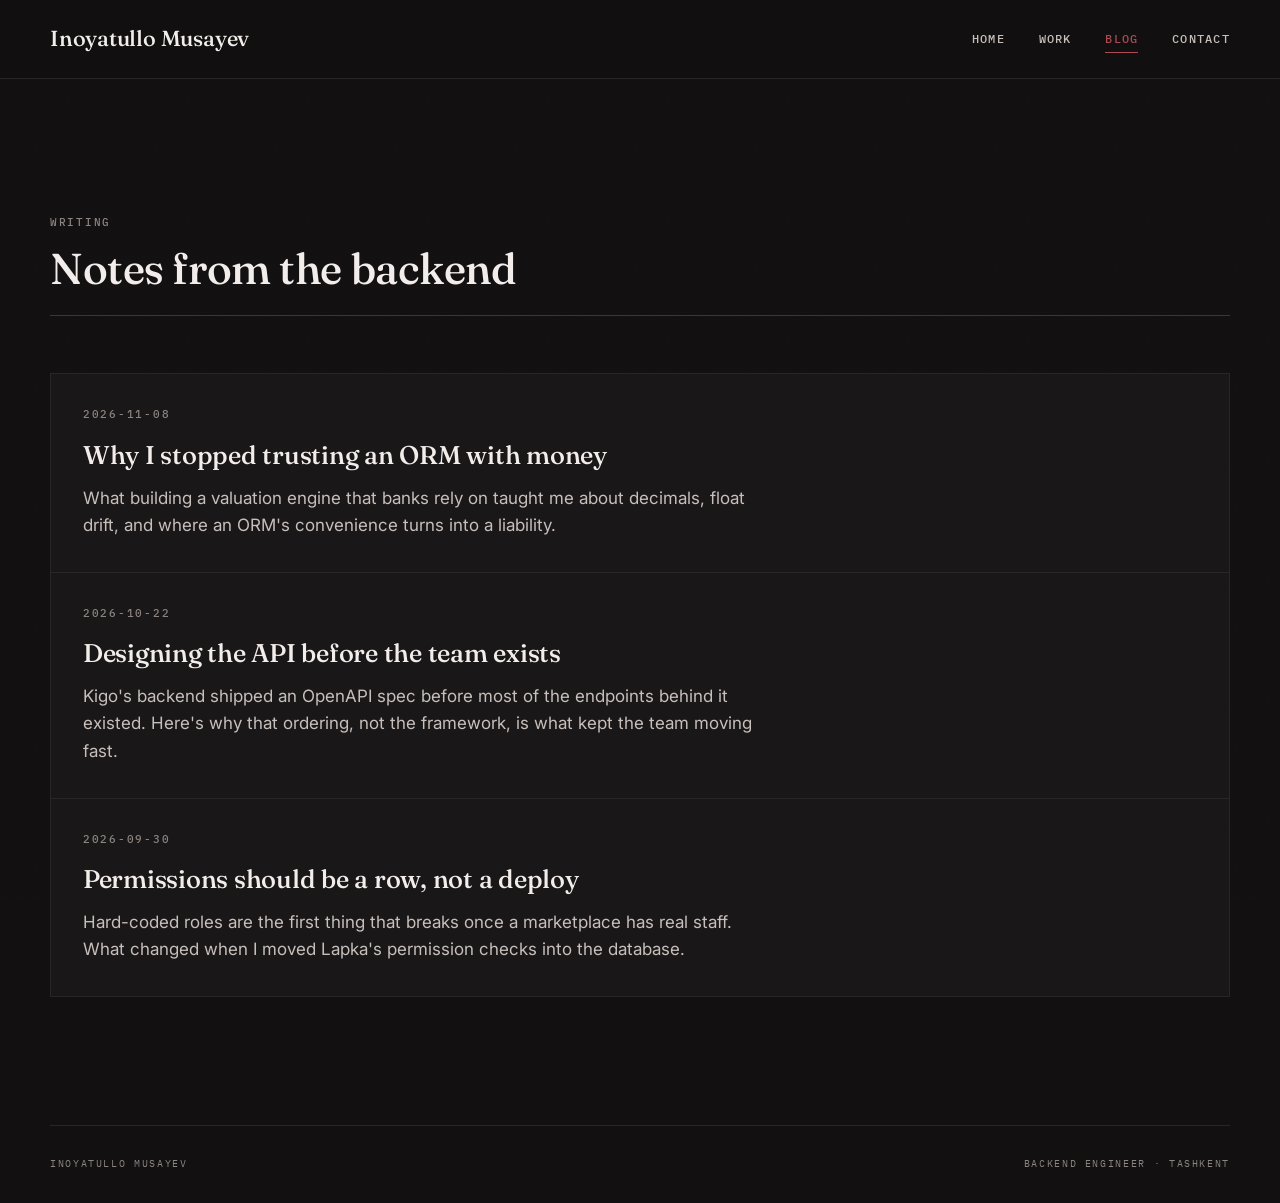
==== blog/index.html @ 4c958985 "feat: split into multi-page site - dedicated work archive and blog" ====
<!doctype html>
<html lang="en">
<head>
<meta charset="utf-8">
<meta name="viewport" content="width=device-width, initial-scale=1">
<meta name="color-scheme" content="light dark">

<title>Blog — Inoyatullo Musayev</title>
<meta name="description" content="Notes on backend engineering from Inoyatullo Musayev - valuation engines, API design, permissions, and what actually breaks in production.">
<link rel="canonical" href="https://inmufa.com/blog/">

<link rel="icon" href="../assets/favicon.svg" type="image/svg+xml">
<meta name="theme-color" content="#120F10">

<link rel="preconnect" href="https://fonts.googleapis.com">
<link rel="preconnect" href="https://fonts.gstatic.com" crossorigin>
<link rel="stylesheet" href="https://fonts.googleapis.com/css2?family=Fraunces:ital,opsz,wght@0,9..144,400;0,9..144,500;0,9..144,600;1,9..144,500&family=Inter:wght@400;500;600;700&family=IBM+Plex+Mono:wght@400;500&display=swap">
<link rel="stylesheet" href="../styles/main.css">
</head>

<body>
<div class="progress" aria-hidden="true"></div>

<header class="nav">
  <div class="wrap nav__bar">
    <a class="nav__name" href="../">Inoyatullo Musayev</a>
    <nav class="nav__links" aria-label="Sections">
      <a href="../#work">Home</a>
      <a href="../work/">Work</a>
      <a class="is-current" href="./">Blog</a>
      <a href="../#contact">Contact</a>
      <a class="nav__mobile" href="mailto:inmusfa@gmail.com">Email</a>
    </nav>
  </div>
</header>

<main>
  <section class="section wrap" aria-labelledby="blog-title">
    <header class="section__head is-visible">
      <span class="label">Writing</span>
      <h2 id="blog-title">Notes from the backend</h2>
      <div class="section__rule" style="transform:none"></div>
    </header>

    <ul class="postlist">
      <li>
        <a class="postlist__item" href="orms-and-money/">
          <span class="label postlist__date">2026-11-08</span>
          <h3 class="postlist__title">Why I stopped trusting an ORM with money</h3>
          <p class="postlist__excerpt">What building a valuation engine that banks rely on taught me about decimals, float drift, and where an ORM's convenience turns into a liability.</p>
        </a>
      </li>
      <li>
        <a class="postlist__item" href="api-before-the-team/">
          <span class="label postlist__date">2026-10-22</span>
          <h3 class="postlist__title">Designing the API before the team exists</h3>
          <p class="postlist__excerpt">Kigo's backend shipped an OpenAPI spec before most of the endpoints behind it existed. Here's why that ordering, not the framework, is what kept the team moving fast.</p>
        </a>
      </li>
      <li>
        <a class="postlist__item" href="permissions-as-data/">
          <span class="label postlist__date">2026-09-30</span>
          <h3 class="postlist__title">Permissions should be a row, not a deploy</h3>
          <p class="postlist__excerpt">Hard-coded roles are the first thing that breaks once a marketplace has real staff. What changed when I moved Lapka's permission checks into the database.</p>
        </a>
      </li>
    </ul>
  </section>
</main>

<footer class="wrap footer">
  <span>Inoyatullo Musayev</span>
  <span>Backend engineer · Tashkent</span>
</footer>
</body>
</html>
---- styles/main.css ----
/* ============================================================
   Inoyatullo Musayev — portfolio
   Dark, warm and editorial: serif display type, burgundy accent,
   restrained motion. Not another blue-on-black dev template.
   ============================================================ */

/* --- tokens -------------------------------------------------- */
:root {
  color-scheme: dark light;

  --paper: #121011;
  --panel: #1A1718;
  --panel-top: #201C1D;
  --sunken: #161314;

  --ink: #F2EDEA;
  --ink-2: #C7BFBB;
  --muted: #8C8480;

  --line: #2B2626;
  --line-strong: #3D3636;

  --accent: #AD4A52;
  --accent-2: #C97A4A;
  --accent-wash: rgb(173 74 82 / 12%);
  --accent-glow: rgb(173 74 82 / 32%);

  --rim: rgb(255 255 255 / 8%);
  --sheen: rgb(255 255 255 / 5%);
  --shadow: rgb(0 0 0 / 55%);

  --band: #F2EDEA;
  --band-ink: #1A1718;
  --band-muted: #726B67;

  --display: "Fraunces", "Iowan Old Style", Georgia, serif;
  --body: "Inter", "Helvetica Neue", Arial, sans-serif;
  --mono: "IBM Plex Mono", ui-monospace, "SF Mono", Menlo, monospace;

  --page: 1180px;
  --gutter: clamp(1.25rem, 5vw, 3rem);
  --nav-height: 78px;

  --ease: cubic-bezier(0.22, 1, 0.36, 1);
  --ease-out: cubic-bezier(0.16, 1, 0.3, 1);
}

/* An explicit light mode, kept for anyone who asks for it — not
   the default experience the brand wants to lead with. */
:root[data-theme="light"] {
  --paper: #FBF9F7;
  --panel: #FFFFFF;
  --panel-top: #FFFFFF;
  --sunken: #F2EEEB;

  --ink: #1D1818;
  --ink-2: #4A4342;
  --muted: #847B77;

  --line: #E7E0DC;
  --line-strong: #D6CCC6;

  --accent: #8E3942;
  --accent-2: #AD6134;
  --accent-wash: rgb(142 57 66 / 9%);
  --accent-glow: rgb(142 57 66 / 22%);

  --rim: rgb(255 255 255 / 95%);
  --sheen: rgb(255 255 255 / 60%);
  --shadow: rgb(29 24 24 / 10%);

  --band: #1D1818;
  --band-ink: #FBF9F7;
  --band-muted: #A39A95;
}

/* --- base ---------------------------------------------------- */
*,
*::before,
*::after { box-sizing: border-box; }

html {
  scroll-behavior: smooth;
  -webkit-text-size-adjust: 100%;
}

body {
  margin: 0;
  background: var(--paper);
  color: var(--ink);
  font-family: var(--body);
  font-size: 17px;
  line-height: 1.62;
  overflow-x: hidden;
  -webkit-font-smoothing: antialiased;
}

/* A grain plate so the flat ground reads as a surface. */
body::after {
  content: "";
  position: fixed;
  inset: 0;
  z-index: 0;
  opacity: 0.5;
  mix-blend-mode: overlay;
  pointer-events: none;
  background-image: url("data:image/svg+xml,%3Csvg xmlns='http://www.w3.org/2000/svg' width='120' height='120'%3E%3Cfilter id='g'%3E%3CfeTurbulence type='fractalNoise' baseFrequency='.9' numOctaves='4'/%3E%3C/filter%3E%3Crect width='120' height='120' filter='url(%23g)' opacity='.045'/%3E%3C/svg%3E");
}

.nav,
main,
.footer { position: relative; z-index: 1; }

p, h1, h2, h3, h4 { margin: 0; }
ul { margin: 0; padding: 0; list-style: none; }
a { color: inherit; }

:focus-visible {
  outline: 2px solid var(--accent);
  outline-offset: 3px;
}

/* --- utilities ----------------------------------------------- */
.wrap {
  width: min(var(--page), 100% - var(--gutter) * 2);
  margin-inline: auto;
}

.label {
  font-family: var(--mono);
  font-size: 0.68rem;
  font-weight: 500;
  letter-spacing: 0.16em;
  text-transform: uppercase;
  color: var(--muted);
}

.skip {
  position: absolute;
  top: 0;
  left: -9999px;
  z-index: 100;
  padding: 0.7rem 1.1rem;
  background: var(--ink);
  color: var(--paper);
  font-family: var(--mono);
  font-size: 0.73rem;
  letter-spacing: 0.11em;
  text-transform: uppercase;
}
.skip:focus { left: 0.75rem; top: 0.75rem; }

.progress {
  position: fixed;
  inset: 0 auto auto 0;
  z-index: 99;
  width: 0;
  height: 2px;
  background: var(--accent);
  transition: width 0.1s linear;
}

/* --- navigation ---------------------------------------------- */
.nav {
  position: sticky;
  top: 0;
  z-index: 60;
  background: color-mix(in srgb, var(--paper) 78%, transparent);
  backdrop-filter: blur(14px) saturate(1.2);
  border-bottom: 1px solid var(--line);
}

.nav__bar {
  display: flex;
  align-items: center;
  justify-content: space-between;
  gap: 2rem;
  height: var(--nav-height);
}

.nav__name {
  font-family: var(--display);
  font-size: clamp(1.2rem, 1.7vw, 1.5rem);
  font-weight: 500;
  letter-spacing: -0.01em;
  text-decoration: none;
  white-space: nowrap;
}

.nav__links { display: flex; gap: 2.1rem; }

.nav__links a {
  position: relative;
  padding-block: 0.5rem;
  font-family: var(--mono);
  font-size: 0.73rem;
  font-weight: 500;
  letter-spacing: 0.11em;
  text-transform: uppercase;
  text-decoration: none;
  color: var(--ink-2);
  transition: color 0.3s var(--ease);
}

.nav__links a::after {
  content: "";
  position: absolute;
  inset: auto 0 0.2rem 0;
  height: 1px;
  background: var(--accent);
  transform: scaleX(0);
  transform-origin: right;
  transition: transform 0.45s var(--ease);
}

.nav__links a:hover { color: var(--ink); }
.nav__links a:hover::after,
.nav__links a.is-current::after {
  transform: scaleX(1);
  transform-origin: left;
}
.nav__links a.is-current { color: var(--accent); }

.nav__mobile { display: none; }

/* --- hero ----------------------------------------------------- */
.hero {
  position: relative;
  display: flex;
  flex-direction: column;
  justify-content: center;
  min-height: calc(100svh - var(--nav-height) - 3.4rem);
  padding-block: clamp(3rem, 7vh, 5rem);
}

.hero__eyebrow {
  margin-bottom: clamp(1.6rem, 4vw, 2.6rem);
  opacity: 0;
  animation: fade-in 0.8s var(--ease) 0.1s forwards;
}

.hero__title {
  max-width: 21ch;
  font-family: var(--display);
  font-size: clamp(2.7rem, 7.8vw, 6.6rem);
  font-weight: 500;
  line-height: 1.02;
  letter-spacing: -0.015em;
}

.hero__title em {
  font-style: italic;
  font-weight: 500;
  color: var(--accent);
}

.mask {
  display: block;
  overflow: hidden;
  padding-bottom: 0.12em;
}

.mask > span {
  display: block;
  transform: translateY(110%);
  animation: rise 1.1s var(--ease-out) forwards;
}
.mask:nth-child(2) > span { animation-delay: 0.1s; }

.hero__foot {
  display: flex;
  flex-direction: column;
  align-items: flex-start;
  gap: 1.8rem;
  max-width: 56ch;
  margin-top: clamp(2.2rem, 5vw, 3.4rem);
  opacity: 0;
  animation: fade-up 1s var(--ease-out) 0.5s forwards;
}

.hero__foot p {
  max-width: 52ch;
  color: var(--ink-2);
  font-size: clamp(1rem, 1.5vw, 1.16rem);
  text-wrap: pretty;
}

.hero__cta { display: flex; flex-wrap: wrap; gap: 0.7rem; }

/* --- buttons --------------------------------------------------- */
.button {
  position: relative;
  display: inline-flex;
  align-items: center;
  gap: 0.5rem;
  padding: 0.85rem 1.3rem;
  overflow: hidden;
  border: 1px solid var(--line-strong);
  background: linear-gradient(180deg, var(--panel-top), var(--panel));
  box-shadow: inset 0 1px 0 var(--sheen);
  font-family: var(--mono);
  font-size: 0.73rem;
  letter-spacing: 0.11em;
  text-transform: uppercase;
  text-decoration: none;
  transition: color 0.4s var(--ease), border-color 0.4s var(--ease), box-shadow 0.4s var(--ease);
}

.button span { position: relative; z-index: 1; }

.button::before {
  content: "";
  position: absolute;
  inset: 0;
  background: var(--ink);
  transform: translateY(101%);
  transition: transform 0.45s var(--ease-out);
}

.button:hover {
  color: var(--paper);
  border-color: var(--ink);
  box-shadow: inset 0 1px 0 var(--sheen), 0 10px 26px -14px var(--accent-glow);
}
.button:hover::before { transform: none; }

.button--primary {
  background: linear-gradient(180deg, var(--accent), color-mix(in srgb, var(--accent) 70%, var(--accent-2)));
  color: #fff;
  border-color: transparent;
  box-shadow: inset 0 1px 0 rgb(255 255 255 / 25%), 0 10px 26px -14px var(--accent-glow);
}
.button--primary::before { background: var(--accent-2); }
.button--primary:hover {
  color: #fff;
  border-color: transparent;
  box-shadow: inset 0 1px 0 rgb(255 255 255 / 25%), 0 14px 34px -12px var(--accent-glow);
}

/* --- marquee --------------------------------------------------- */
.marquee {
  overflow: hidden;
  padding-block: 0.85rem;
  background: var(--sunken);
  border-block: 1px solid var(--line);
}

.marquee__track {
  display: flex;
  gap: 3rem;
  width: max-content;
  animation: slide 42s linear infinite;
}

.marquee:hover .marquee__track { animation-play-state: paused; }

.marquee__track span {
  font-family: var(--mono);
  font-size: 0.68rem;
  letter-spacing: 0.16em;
  text-transform: uppercase;
  color: var(--muted);
  white-space: nowrap;
}

.marquee__track span::after {
  content: "·";
  margin-left: 3rem;
  color: var(--line-strong);
}

/* --- numbers band ---------------------------------------------- */
.band {
  position: relative;
  overflow: hidden;
  background: var(--band);
  color: var(--band-ink);
  padding: 0;
  border-block: 1px solid var(--accent-glow);
}

.band__grid {
  position: relative;
  display: grid;
  grid-template-columns: repeat(2, 1fr);
  gap: 2.5rem 1.5rem;
  padding-block: clamp(3.5rem, 8vw, 6rem);
}

.stat__value {
  display: block;
  font-family: var(--display);
  font-size: clamp(2.3rem, 5.2vw, 3.6rem);
  font-weight: 500;
  line-height: 1;
  letter-spacing: -0.01em;
  font-variant-numeric: tabular-nums;
}

.stat__label {
  display: block;
  margin-top: 0.8rem;
  font-family: var(--mono);
  font-size: 0.64rem;
  letter-spacing: 0.16em;
  text-transform: uppercase;
  line-height: 1.5;
  color: var(--band-muted);
}

/* --- section furniture ------------------------------------------ */
.section { padding-block: clamp(4.5rem, 10vw, 8rem); }

.section__head { margin-bottom: clamp(2.2rem, 5vw, 3.6rem); }

.section__head h2 {
  margin-top: 0.7rem;
  font-family: var(--display);
  font-size: clamp(1.8rem, 3.6vw, 2.7rem);
  font-weight: 500;
  line-height: 1.08;
  letter-spacing: -0.01em;
}

.section__rule {
  height: 1px;
  margin-top: 1.4rem;
  background: var(--line-strong);
  transform: scaleX(0);
  transform-origin: left;
  transition: transform 1.1s var(--ease-out);
}
.section__head.is-visible .section__rule { transform: none; }

.work__more {
  margin-top: clamp(2rem, 4vw, 2.6rem);
}

/* --- work cards -------------------------------------------------- */
.cards {
  display: grid;
  grid-template-columns: 1fr;
  gap: clamp(1rem, 2vw, 1.4rem);
}

.card {
  position: relative;
  isolation: isolate;
  display: flex;
  flex-direction: column;
  padding: clamp(1.6rem, 3.2vw, 2.4rem);
  background: linear-gradient(165deg, var(--panel-top), var(--panel) 65%);
  border: 1px solid var(--line);
  box-shadow: 0 1px 2px var(--shadow);
  transition:
    transform 0.55s var(--ease-out),
    box-shadow 0.55s var(--ease-out),
    border-color 0.55s var(--ease);
}

/* Rim light along the top edge. */
.card::before {
  content: "";
  position: absolute;
  inset: 0 0 auto 0;
  height: 1px;
  background: linear-gradient(90deg, transparent, var(--rim) 20%, var(--rim) 80%, transparent);
  opacity: 0.7;
  transition: opacity 0.55s var(--ease);
}
.card:hover::before { opacity: 1; }

/* Only cards that link anywhere behave like something you can click. */
.card:has(.card__link) { cursor: pointer; }
.card:has(.card__link):hover {
  transform: translateY(-4px);
  box-shadow: 0 24px 60px -24px var(--accent-glow), 0 18px 44px -18px var(--shadow);
  border-color: var(--line-strong);
}
.card:has(.card__link):hover .card__link { color: var(--accent); }

.card__top {
  display: flex;
  align-items: center;
  gap: 0.9rem;
  margin-bottom: 1.1rem;
}

.card__logo {
  width: 40px;
  height: 40px;
  margin-right: auto;
  border: 1px solid var(--line);
  object-fit: cover;
}

.card__num {
  font-family: var(--mono);
  font-size: 0.73rem;
  letter-spacing: 0.11em;
  color: var(--accent);
}

.card__title {
  margin-bottom: 0.3rem;
  font-family: var(--display);
  font-size: clamp(1.4rem, 2.1vw, 1.8rem);
  font-weight: 500;
  line-height: 1.12;
  letter-spacing: -0.01em;
}

.card__role {
  margin-bottom: 1.1rem;
  font-family: var(--mono);
  font-size: 0.64rem;
  font-weight: 500;
  letter-spacing: 0.16em;
  text-transform: uppercase;
  color: var(--muted);
}

.card__body {
  flex: 1;
  max-width: 62ch;
  font-size: 0.99rem;
  color: var(--ink-2);
}

.tech {
  display: flex;
  flex-wrap: wrap;
  gap: 0.45rem 0.8rem;
  margin-top: 1.4rem;
  padding-top: 1.1rem;
  border-top: 1px solid var(--line);
  font-family: var(--mono);
  font-size: 0.64rem;
  letter-spacing: 0.16em;
  text-transform: uppercase;
  color: var(--muted);
}

.tech li:not(:last-child)::after {
  content: "·";
  margin-left: 0.8rem;
  color: var(--line-strong);
}

.card__link {
  align-self: flex-start;
  margin-top: 1.2rem;
  padding-bottom: 0.12rem;
  border-bottom: 1px solid currentColor;
  font-family: var(--mono);
  font-size: 0.73rem;
  letter-spacing: 0.11em;
  text-transform: uppercase;
  text-decoration: none;
  color: var(--accent);
}

/* Stretches the link's hit area over the whole card. */
.card__link::after {
  content: "";
  position: absolute;
  inset: 0;
  z-index: 2;
}

/* --- experience --------------------------------------------------- */
.timeline {
  position: relative;
  padding-left: 1.4rem;
  border-left: 1px solid var(--line);
}

.role {
  position: relative;
  display: grid;
  grid-template-columns: 1fr;
  gap: 0.5rem;
  padding-block: 2.2rem;
  border-bottom: 1px solid var(--line);
}

.role::before {
  content: "";
  position: absolute;
  top: 2.9rem;
  left: -1.44rem;
  width: 9px;
  height: 9px;
  border-radius: 50%;
  background: var(--paper);
  border: 2px solid var(--accent);
}

.role:first-child::before { box-shadow: 0 0 0 4px var(--accent-glow); }

.role__when {
  padding-top: 0.45rem;
  font-family: var(--mono);
  font-size: 0.73rem;
  letter-spacing: 0.11em;
  color: var(--ink-2);
  white-space: nowrap;
  font-variant-numeric: tabular-nums;
}

.role__kind {
  display: block;
  margin-top: 0.5rem;
  font-size: 0.64rem;
  letter-spacing: 0.16em;
  text-transform: uppercase;
  color: var(--muted);
}

.role__title {
  margin-bottom: 0.25rem;
  font-family: var(--display);
  font-size: clamp(1.3rem, 2vw, 1.6rem);
  font-weight: 500;
  line-height: 1.16;
  letter-spacing: -0.01em;
}
.role__title b { color: var(--accent); }

.role__place {
  display: block;
  margin-bottom: 0.95rem;
  font-family: var(--mono);
  font-size: 0.74rem;
  font-weight: 500;
  letter-spacing: 0.11em;
  text-transform: uppercase;
  color: var(--accent);
}

.role__points { display: flex; flex-direction: column; gap: 0.55rem; }

.role__points li {
  position: relative;
  max-width: 66ch;
  padding-left: 1.15rem;
  font-size: 1.04rem;
  line-height: 1.55;
  color: var(--ink-2);
}

.role__points li::before {
  content: "";
  position: absolute;
  top: 0.78em;
  left: 0;
  width: 7px;
  height: 1px;
  background: var(--line-strong);
}

/* --- stack -------------------------------------------------------- */
.stack {
  display: grid;
  grid-template-columns: repeat(auto-fit, minmax(190px, 1fr));
  gap: 1px;
  background: var(--line);
  border: 1px solid var(--line);
}

.stack__cell {
  padding: 1.4rem 1.3rem 1.6rem;
  background: linear-gradient(165deg, var(--panel-top), var(--panel) 65%);
}

.stack__cell h4 {
  margin-bottom: 0.9rem;
  font-family: var(--mono);
  font-size: 0.64rem;
  font-weight: 500;
  letter-spacing: 0.16em;
  text-transform: uppercase;
  color: var(--ink);
}

.stack__cell ul { display: flex; flex-direction: column; gap: 0.32rem; }
.stack__cell li { font-size: 0.92rem; color: var(--ink-2); }

/* --- contact ------------------------------------------------------ */
.contact__title {
  font-family: var(--display);
  font-size: clamp(2.3rem, 6.5vw, 4.4rem);
  font-weight: 500;
  font-style: italic;
  line-height: 1;
  letter-spacing: -0.01em;
}

.contact__grid {
  display: grid;
  grid-template-columns: 1fr;
  gap: 2.5rem;
  margin-top: clamp(2rem, 5vw, 3.2rem);
}

.contact__intro {
  display: flex;
  flex-direction: column;
  align-items: flex-start;
  gap: 1.6rem;
}

.contact__portrait {
  width: 220px;
  height: 220px;
  object-fit: cover;
  border: 1px solid var(--line);
}

.contact__note {
  max-width: 38ch;
  color: var(--ink-2);
}

.links { border-top: 1px solid var(--line-strong); }

.links a {
  display: flex;
  align-items: baseline;
  justify-content: space-between;
  gap: 1.5rem;
  padding: 1rem 0.2rem;
  border-bottom: 1px solid var(--line);
  text-decoration: none;
  transition:
    padding-left 0.4s var(--ease),
    color 0.4s var(--ease),
    background 0.4s var(--ease);
}

.links em {
  font-style: normal;
  font-family: var(--mono);
  font-size: 0.64rem;
  letter-spacing: 0.16em;
  text-transform: uppercase;
  color: var(--muted);
}

.links a:hover {
  padding-left: 0.85rem;
  color: var(--accent);
  background: linear-gradient(90deg, var(--accent-wash), transparent);
}
.links a:hover em { color: var(--accent); }

/* --- blog -------------------------------------------------------- */
.postlist { display: flex; flex-direction: column; gap: 1px; background: var(--line); border: 1px solid var(--line); }

.postlist__item {
  display: block;
  padding: clamp(1.4rem, 3vw, 2rem);
  background: var(--panel);
  text-decoration: none;
  transition: background-color 0.3s var(--ease);
}
.postlist__item:hover { background: var(--panel-top); }

.postlist__date { display: block; margin-bottom: 0.7rem; }

.postlist__title {
  margin-bottom: 0.5rem;
  font-family: var(--display);
  font-size: clamp(1.25rem, 2.4vw, 1.6rem);
  font-weight: 500;
  letter-spacing: -0.01em;
}

.postlist__excerpt { max-width: 62ch; color: var(--ink-2); }

.post__head { margin-bottom: clamp(2rem, 4vw, 3rem); }

.post__title {
  margin-top: 0.8rem;
  max-width: 24ch;
  font-family: var(--display);
  font-size: clamp(2rem, 4.5vw, 3.2rem);
  font-weight: 500;
  line-height: 1.08;
  letter-spacing: -0.01em;
}

.post__body { max-width: 68ch; display: flex; flex-direction: column; gap: 1.3rem; }

.post__body p { font-size: 1.05rem; color: var(--ink-2); text-wrap: pretty; }

.post__body h2 {
  margin-top: 0.8rem;
  font-family: var(--display);
  font-size: clamp(1.3rem, 2.4vw, 1.6rem);
  font-weight: 500;
  color: var(--ink);
  letter-spacing: -0.01em;
}

.post__body code {
  padding: 0.1rem 0.4rem;
  background: var(--sunken);
  border: 1px solid var(--line);
  font-family: var(--mono);
  font-size: 0.88em;
}

.post__back { margin-top: clamp(2.5rem, 5vw, 3.5rem); }

/* --- footer -------------------------------------------------------- */
.footer {
  display: flex;
  flex-wrap: wrap;
  justify-content: space-between;
  gap: 1rem;
  padding-block: 1.9rem;
  border-top: 1px solid var(--line);
  font-family: var(--mono);
  font-size: 0.64rem;
  letter-spacing: 0.16em;
  text-transform: uppercase;
  color: var(--muted);
}

/* --- motion --------------------------------------------------------- */
@keyframes rise { to { transform: none; } }
@keyframes fade-in { to { opacity: 1; } }
@keyframes fade-up {
  from { opacity: 0; transform: translateY(18px); }
  to { opacity: 1; transform: none; }
}
@keyframes slide { to { transform: translateX(-50%); } }

.reveal {
  opacity: 0;
  transform: translateY(22px);
  transition:
    opacity 0.85s var(--ease-out),
    transform 0.85s var(--ease-out);
}
.reveal.is-visible { opacity: 1; transform: none; }

/* --- layout breakpoints ---------------------------------------------- */
@media (min-width: 800px) {
  .role {
    grid-template-columns: 12.5rem 1fr;
    gap: clamp(1.5rem, 4vw, 3.5rem);
  }
}

@media (min-width: 860px) {
  .band__grid { grid-template-columns: repeat(4, 1fr); gap: 2rem; }
  .contact__grid {
    grid-template-columns: 1fr 1.1fr;
    gap: 4rem;
    align-items: start;
  }
}

@media (min-width: 900px) {
  .cards { grid-template-columns: repeat(2, 1fr); }
  .card--wide { grid-column: 1 / -1; }
}

@media (max-width: 820px) {
  .nav__links a { display: none; }
  .nav__links a[href="#contact"],
  .nav__links a.nav__mobile { display: block; }
  .nav__links a.nav__mobile { color: var(--ink); }
  .nav__links { gap: 1.3rem; }
  .nav__bar { height: 64px; }
  .hero { min-height: auto; padding-block: 3.5rem 3rem; }
}

/* Phones scroll the whole page in one column, so tighten the rhythm. */
@media (max-width: 640px) {
  .section { padding-block: 3.2rem; }
  .section__head { margin-bottom: 1.8rem; }
  .band__grid { padding-block: 2.6rem; gap: 1.8rem 1.2rem; }
  .cards { gap: 0.8rem; }
  .card { padding: 1.35rem; }
  .role { padding-block: 1.5rem; }
  .contact__grid { gap: 1.8rem; margin-top: 1.8rem; }
  .contact__portrait { width: 150px; height: 150px; }
  .marquee { padding-block: 0.7rem; }
}

/* Body copy steps down on phones; headings keep their clamps. */
@media (max-width: 640px) {
  body { font-size: 15.5px; }
  .hero__foot p { font-size: 1rem; line-height: 1.55; }
  .card__body { font-size: 0.93rem; }
  .card__title { font-size: 1.3rem; }
  .role__points li { font-size: 0.94rem; line-height: 1.5; }
  .role__title { font-size: 1.2rem; }
  .stack__cell li { font-size: 0.88rem; }
  .links a { font-size: 0.92rem; }
  .contact__note { font-size: 1rem; }
  .stat__label { font-size: 0.6rem; letter-spacing: 0.14em; }
  .tech { font-size: 0.6rem; }
}

@media (prefers-reduced-motion: reduce) {
  html { scroll-behavior: auto; }
  .reveal,
  .section__rule { opacity: 1; transform: none; transition: none; }
  .mask > span,
  .hero__eyebrow,
  .hero__foot { animation: none; opacity: 1; transform: none; }
  .marquee__track { animation: none; }
}
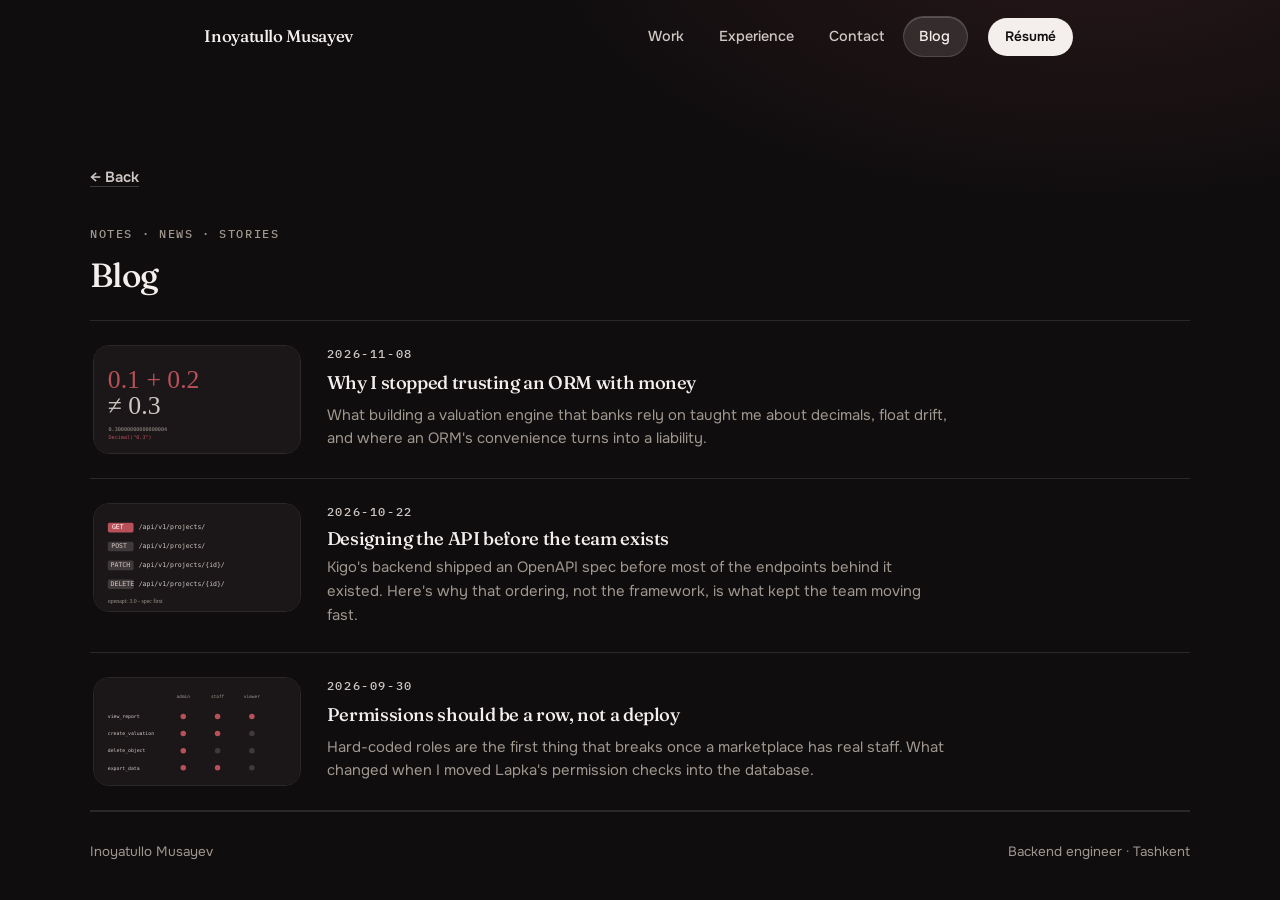
==== commit 055c6cce: "feat: logos, blog covers, word-by-word hero, text buttons, shorter navbar, steadier nav highlight" ====
--- a/blog/index.html
+++ b/blog/index.html
@@ -10,41 +10,44 @@
 <link rel="canonical" href="https://inmufa.com/blog/">
 
 <link rel="icon" href="../assets/favicon.svg" type="image/svg+xml">
-<meta name="theme-color" content="#120F10">
+<meta name="theme-color" content="#0F0D0E">
 
 <link rel="preconnect" href="https://fonts.googleapis.com">
 <link rel="preconnect" href="https://fonts.gstatic.com" crossorigin>
-<link rel="stylesheet" href="https://fonts.googleapis.com/css2?family=Fraunces:ital,opsz,wght@0,9..144,400;0,9..144,500;0,9..144,600;1,9..144,500&family=Inter:wght@400;500;600;700&family=IBM+Plex+Mono:wght@400;500&display=swap">
-<link rel="stylesheet" href="../styles/main.css">
+<link rel="stylesheet" href="https://fonts.googleapis.com/css2?family=Fraunces:ital,opsz,wght@0,9..144,400;0,9..144,500;0,9..144,600;1,9..144,400;1,9..144,500&family=Onest:wght@400;500;600;700&family=IBM+Plex+Mono:wght@400;500&display=swap">
+<link rel="stylesheet" href="../styles/main.css?v=8">
 </head>
 
 <body>
 <div class="progress" aria-hidden="true"></div>
 
 <header class="nav">
-  <div class="wrap nav__bar">
+  <div class="nav__bar">
     <a class="nav__name" href="../">Inoyatullo Musayev</a>
-    <nav class="nav__links" aria-label="Sections">
-      <a href="../#work">Home</a>
-      <a href="../work/">Work</a>
-      <a class="is-current" href="./">Blog</a>
+    <nav class="nav__links" id="nav-links" aria-label="Main">
+      <a href="../#work">Work</a>
+      <a href="../#experience">Experience</a>
       <a href="../#contact">Contact</a>
-      <a class="nav__mobile" href="mailto:inmusfa@gmail.com">Email</a>
+      <a class="is-current" aria-current="true" href="./">Blog</a>
     </nav>
+    <a class="nav__cta" href="../cv/" target="_blank" rel="noopener">Résumé</a>
+    <button class="nav__toggle" type="button" aria-expanded="false" aria-controls="nav-links" aria-label="Menu"><span></span><span></span></button>
   </div>
 </header>
 
 <main>
   <section class="section wrap" aria-labelledby="blog-title">
+    <a class="text-button blog__back" href="../"><span>← Back</span></a>
     <header class="section__head is-visible">
-      <span class="label">Writing</span>
-      <h2 id="blog-title">Notes from the backend</h2>
+      <span class="label">Notes · News · Stories</span>
+      <h2 id="blog-title">Blog</h2>
       <div class="section__rule" style="transform:none"></div>
     </header>
 
     <ul class="postlist">
       <li>
         <a class="postlist__item" href="orms-and-money/">
+          <img class="postlist__cover" src="../assets/blog/orms-and-money.svg" alt="" width="1200" height="630" loading="lazy">
           <span class="label postlist__date">2026-11-08</span>
           <h3 class="postlist__title">Why I stopped trusting an ORM with money</h3>
           <p class="postlist__excerpt">What building a valuation engine that banks rely on taught me about decimals, float drift, and where an ORM's convenience turns into a liability.</p>
@@ -52,6 +55,7 @@
       </li>
       <li>
         <a class="postlist__item" href="api-before-the-team/">
+          <img class="postlist__cover" src="../assets/blog/api-before-the-team.svg" alt="" width="1200" height="630" loading="lazy">
           <span class="label postlist__date">2026-10-22</span>
           <h3 class="postlist__title">Designing the API before the team exists</h3>
           <p class="postlist__excerpt">Kigo's backend shipped an OpenAPI spec before most of the endpoints behind it existed. Here's why that ordering, not the framework, is what kept the team moving fast.</p>
@@ -59,6 +63,7 @@
       </li>
       <li>
         <a class="postlist__item" href="permissions-as-data/">
+          <img class="postlist__cover" src="../assets/blog/permissions-as-data.svg" alt="" width="1200" height="630" loading="lazy">
           <span class="label postlist__date">2026-09-30</span>
           <h3 class="postlist__title">Permissions should be a row, not a deploy</h3>
           <p class="postlist__excerpt">Hard-coded roles are the first thing that breaks once a marketplace has real staff. What changed when I moved Lapka's permission checks into the database.</p>
@@ -72,5 +77,6 @@
   <span>Inoyatullo Musayev</span>
   <span>Backend engineer · Tashkent</span>
 </footer>
+<script src="../scripts/main.js?v=8" defer></script>
 </body>
 </html>
--- a/styles/main.css
+++ b/styles/main.css
@@ -1,917 +1,484 @@
-/* ============================================================
-   Inoyatullo Musayev — portfolio
-   Dark, warm and editorial: serif display type, burgundy accent,
-   restrained motion. Not another blue-on-black dev template.
-   ============================================================ */
-
-/* --- tokens -------------------------------------------------- */
+/* inmufa.com — Fraunces + Onest + Plex Mono, burgundy on warm black */
+
 :root {
   color-scheme: dark light;
-
-  --paper: #121011;
+  --paper: #0F0D0E;
+  --band: #151213;
   --panel: #1A1718;
-  --panel-top: #201C1D;
-  --sunken: #161314;
-
-  --ink: #F2EDEA;
-  --ink-2: #C7BFBB;
-  --muted: #8C8480;
-
-  --line: #2B2626;
-  --line-strong: #3D3636;
-
-  --accent: #AD4A52;
-  --accent-2: #C97A4A;
-  --accent-wash: rgb(173 74 82 / 12%);
-  --accent-glow: rgb(173 74 82 / 32%);
-
-  --rim: rgb(255 255 255 / 8%);
-  --sheen: rgb(255 255 255 / 5%);
-  --shadow: rgb(0 0 0 / 55%);
-
-  --band: #F2EDEA;
-  --band-ink: #1A1718;
-  --band-muted: #726B67;
+  --panel-2: #231F20;
+  --ink: #F4EFEC;
+  --ink-2: #CFC7C3;
+  --muted: #A0978F;
+  --line: #2C2728;
+  --line-strong: #40393A;
+  --accent: #B8505A;
+  --accent-ink: #FFFFFF;
+  --accent-wash: rgb(184 80 90 / 14%);
+  --accent-glow: rgb(184 80 90 / 30%);
 
   --display: "Fraunces", "Iowan Old Style", Georgia, serif;
-  --body: "Inter", "Helvetica Neue", Arial, sans-serif;
   --mono: "IBM Plex Mono", ui-monospace, "SF Mono", Menlo, monospace;
-
-  --page: 1180px;
-  --gutter: clamp(1.25rem, 5vw, 3rem);
-  --nav-height: 78px;
-
-  --ease: cubic-bezier(0.22, 1, 0.36, 1);
-  --ease-out: cubic-bezier(0.16, 1, 0.3, 1);
-}
-
-/* An explicit light mode, kept for anyone who asks for it — not
-   the default experience the brand wants to lead with. */
+  --body: "Onest", "Helvetica Neue", Arial, sans-serif;
+
+  /* shape: pills for actions only, one radius for media, one for chips */
+  --r: 16px;
+  --r-chip: 8px;
+  --out: cubic-bezier(0.16, 1, 0.3, 1);
+  --gutter: clamp(1.1rem, 4vw, 2.5rem);
+}
+
 :root[data-theme="light"] {
-  --paper: #FBF9F7;
+  --paper: #F6F1EE;
+  --band: #EFE8E4;
   --panel: #FFFFFF;
-  --panel-top: #FFFFFF;
-  --sunken: #F2EEEB;
-
-  --ink: #1D1818;
-  --ink-2: #4A4342;
-  --muted: #847B77;
-
-  --line: #E7E0DC;
-  --line-strong: #D6CCC6;
-
-  --accent: #8E3942;
-  --accent-2: #AD6134;
-  --accent-wash: rgb(142 57 66 / 9%);
-  --accent-glow: rgb(142 57 66 / 22%);
-
-  --rim: rgb(255 255 255 / 95%);
-  --sheen: rgb(255 255 255 / 60%);
-  --shadow: rgb(29 24 24 / 10%);
-
-  --band: #1D1818;
-  --band-ink: #FBF9F7;
-  --band-muted: #A39A95;
-}
-
-/* --- base ---------------------------------------------------- */
-*,
-*::before,
-*::after { box-sizing: border-box; }
-
-html {
-  scroll-behavior: smooth;
-  -webkit-text-size-adjust: 100%;
-}
+  --panel-2: #EFE8E4;
+  --ink: #1B1617;
+  --ink-2: #4A4144;
+  --muted: #6C625E;
+  --line: #E4DAD5;
+  --line-strong: #CFC2BC;
+  --accent: #9B3A44;
+  --accent-wash: rgb(155 58 68 / 10%);
+  --accent-glow: rgb(155 58 68 / 22%);
+}
+
+*, *::before, *::after { box-sizing: border-box; margin: 0; }
+html { scroll-behavior: smooth; scroll-padding-top: 6rem; -webkit-text-size-adjust: 100%; overflow-x: clip; }
 
 body {
-  margin: 0;
-  background: var(--paper);
+  min-height: 100vh;
+  padding-top: 4.6rem;
+  font-family: var(--body);
+  font-size: 1rem;
+  line-height: 1.6;
   color: var(--ink);
-  font-family: var(--body);
-  font-size: 17px;
-  line-height: 1.62;
-  overflow-x: hidden;
+  background:
+    radial-gradient(60rem 30rem at 85% -8%, var(--accent-wash), transparent 60%),
+    var(--paper);
+  background-repeat: no-repeat;
   -webkit-font-smoothing: antialiased;
 }
 
-/* A grain plate so the flat ground reads as a surface. */
-body::after {
-  content: "";
-  position: fixed;
-  inset: 0;
-  z-index: 0;
-  opacity: 0.5;
-  mix-blend-mode: overlay;
-  pointer-events: none;
-  background-image: url("data:image/svg+xml,%3Csvg xmlns='http://www.w3.org/2000/svg' width='120' height='120'%3E%3Cfilter id='g'%3E%3CfeTurbulence type='fractalNoise' baseFrequency='.9' numOctaves='4'/%3E%3C/filter%3E%3Crect width='120' height='120' filter='url(%23g)' opacity='.045'/%3E%3C/svg%3E");
-}
-
-.nav,
-main,
-.footer { position: relative; z-index: 1; }
-
-p, h1, h2, h3, h4 { margin: 0; }
-ul { margin: 0; padding: 0; list-style: none; }
+img { display: block; max-width: 100%; }
+ul, ol { padding: 0; list-style: none; }
 a { color: inherit; }
-
-:focus-visible {
-  outline: 2px solid var(--accent);
-  outline-offset: 3px;
-}
-
-/* --- utilities ----------------------------------------------- */
-.wrap {
-  width: min(var(--page), 100% - var(--gutter) * 2);
-  margin-inline: auto;
-}
+::selection { background: var(--accent); color: var(--accent-ink); }
+:focus-visible { outline: 2px solid var(--accent); outline-offset: 3px; border-radius: 6px; }
+
+.wrap { width: 100%; max-width: 1180px; margin-inline: auto; padding-inline: var(--gutter); }
+
+.skip {
+  position: absolute; left: 1rem; top: -4rem; z-index: 100;
+  padding: 0.6rem 1rem; border-radius: 999px; background: var(--accent); color: var(--accent-ink);
+  transition: top 0.2s;
+}
+.skip:focus { top: 1rem; }
+
+.progress { position: fixed; inset: 0 auto auto 0; z-index: 60; height: 2px; width: 0; background: var(--accent); }
 
 .label {
   font-family: var(--mono);
-  font-size: 0.68rem;
+  font-size: 0.72rem;
   font-weight: 500;
-  letter-spacing: 0.16em;
+  letter-spacing: 0.14em;
   text-transform: uppercase;
   color: var(--muted);
 }
 
-.skip {
-  position: absolute;
-  top: 0;
-  left: -9999px;
-  z-index: 100;
-  padding: 0.7rem 1.1rem;
-  background: var(--ink);
-  color: var(--paper);
-  font-family: var(--mono);
-  font-size: 0.73rem;
-  letter-spacing: 0.11em;
-  text-transform: uppercase;
-}
-.skip:focus { left: 0.75rem; top: 0.75rem; }
-
-.progress {
-  position: fixed;
-  inset: 0 auto auto 0;
-  z-index: 99;
-  width: 0;
-  height: 2px;
-  background: var(--accent);
-  transition: width 0.1s linear;
-}
-
-/* --- navigation ---------------------------------------------- */
-.nav {
-  position: sticky;
-  top: 0;
-  z-index: 60;
-  background: color-mix(in srgb, var(--paper) 78%, transparent);
-  backdrop-filter: blur(14px) saturate(1.2);
-  border-bottom: 1px solid var(--line);
-}
+/* --- nav: liquid glass, same links on every page ---------------------- */
+
+.nav { position: fixed; inset: 0 0 auto 0; z-index: 50; display: flex; justify-content: center; padding-inline: var(--gutter); pointer-events: none; }
 
 .nav__bar {
-  display: flex;
-  align-items: center;
-  justify-content: space-between;
-  gap: 2rem;
-  height: var(--nav-height);
-}
-
-.nav__name {
-  font-family: var(--display);
-  font-size: clamp(1.2rem, 1.7vw, 1.5rem);
-  font-weight: 500;
-  letter-spacing: -0.01em;
-  text-decoration: none;
-  white-space: nowrap;
-}
-
-.nav__links { display: flex; gap: 2.1rem; }
-
+  position: relative; isolation: isolate;
+  width: 100%; max-width: 880px; height: 4.6rem;
+  display: flex; align-items: center; gap: 1rem;
+  padding: 0 0.4rem 0 0.2rem;
+  border: 1px solid transparent; border-radius: 999px;
+  pointer-events: auto;
+  transition: height 0.5s var(--out), margin-top 0.5s var(--out), padding 0.5s var(--out),
+    background 0.4s, border-color 0.4s, box-shadow 0.5s;
+}
+
+.nav.is-scrolled .nav__bar, .nav.is-open .nav__bar {
+  height: 3.7rem; margin-top: 0.75rem; padding: 0 0.45rem 0 1.5rem;
+  background:
+    linear-gradient(135deg, rgb(255 255 255 / 14%), rgb(255 255 255 / 4%) 45%, rgb(255 255 255 / 9%)),
+    rgb(24 18 19 / 34%);
+  -webkit-backdrop-filter: blur(22px) saturate(1.7) brightness(1.06);
+  backdrop-filter: blur(22px) saturate(1.7) brightness(1.06);
+  border-color: rgb(255 255 255 / 20%);
+  box-shadow:
+    inset 0 1px 0 rgb(255 255 255 / 55%),
+    inset 0 -1px 0 rgb(255 255 255 / 12%),
+    inset 0 0 0 1px rgb(255 255 255 / 5%),
+    inset 0 14px 22px -16px rgb(255 255 255 / 30%),
+    0 18px 44px -16px rgb(0 0 0 / 70%),
+    0 2px 8px rgb(0 0 0 / 28%);
+}
+.nav__bar::before, .nav__bar::after { content: ""; position: absolute; pointer-events: none; opacity: 0; transition: opacity 0.5s; }
+.nav__bar::before {
+  inset: 0; z-index: -1; border-radius: inherit;
+  background:
+    radial-gradient(120% 160% at 12% -60%, rgb(255 255 255 / 26%), transparent 58%),
+    radial-gradient(90% 120% at 100% 160%, rgb(184 80 90 / 24%), transparent 55%);
+}
+.nav__bar::after {
+  inset: 0 1.6rem auto; height: 1px;
+  background: linear-gradient(90deg, transparent, rgb(255 255 255 / 70%), transparent);
+}
+.nav.is-scrolled .nav__bar::before, .nav.is-open .nav__bar::before,
+.nav.is-scrolled .nav__bar::after, .nav.is-open .nav__bar::after { opacity: 1; }
+
+.nav__name { margin-right: auto; font-family: var(--display); font-size: 1.05rem; font-weight: 500; letter-spacing: -0.02em; text-decoration: none; white-space: nowrap; }
+
+.nav__links { position: relative; display: flex; align-items: center; gap: 0.1rem; }
 .nav__links a {
-  position: relative;
-  padding-block: 0.5rem;
-  font-family: var(--mono);
-  font-size: 0.73rem;
-  font-weight: 500;
-  letter-spacing: 0.11em;
-  text-transform: uppercase;
-  text-decoration: none;
-  color: var(--ink-2);
-  transition: color 0.3s var(--ease);
-}
-
-.nav__links a::after {
-  content: "";
-  position: absolute;
-  inset: auto 0 0.2rem 0;
-  height: 1px;
-  background: var(--accent);
-  transform: scaleX(0);
-  transform-origin: right;
-  transition: transform 0.45s var(--ease);
-}
-
-.nav__links a:hover { color: var(--ink); }
-.nav__links a:hover::after,
-.nav__links a.is-current::after {
-  transform: scaleX(1);
-  transform-origin: left;
-}
-.nav__links a.is-current { color: var(--accent); }
-
-.nav__mobile { display: none; }
-
-/* --- hero ----------------------------------------------------- */
+  position: relative; z-index: 1; padding: 0.55rem 1.05rem;
+  font-size: 0.9rem; font-weight: 500; color: var(--ink-2); text-decoration: none;
+  transition: color 0.25s;
+}
+.nav__links a:hover, .nav__links a.is-current { color: var(--ink); }
+
+/* selected capsule: quiet, neutral glass — burgundy is kept for the CTA */
+.nav__pill, .nav__hover {
+  position: absolute; left: 0; z-index: 0; width: 0; height: 0; opacity: 0;
+  border-radius: 999px; pointer-events: none;
+  transition: transform 0.45s var(--out), width 0.45s var(--out), opacity 0.25s;
+}
+.nav__pill {
+  background: rgb(255 255 255 / 11%);
+  border: 1px solid rgb(255 255 255 / 14%);
+  box-shadow: inset 0 1px 0 rgb(255 255 255 / 18%);
+}
+.nav__hover { background: rgb(255 255 255 / 6%); transition-duration: 0.3s; }
+.nav__pill.is-on, .nav__hover.is-on { opacity: 1; }
+.nav__pill.is-instant, .nav__hover.is-instant { transition: none; }
+
+.nav__cta {
+  margin-left: 0.3rem; padding: 0.5rem 1.05rem;
+  border-radius: 999px; background: var(--ink); color: var(--paper);
+  font-size: 0.85rem; font-weight: 600; text-decoration: none; white-space: nowrap;
+  transition: transform 0.3s var(--out), box-shadow 0.3s;
+}
+.nav__cta:hover { transform: translateY(-1px); box-shadow: 0 8px 22px -8px var(--accent-glow); }
+
+.nav__toggle {
+  display: none; position: relative; width: 2.6rem; height: 2.6rem; padding: 0;
+  border: 1px solid rgb(255 255 255 / 16%); border-radius: 50%;
+  background: rgb(255 255 255 / 6%); color: var(--ink); cursor: pointer;
+}
+.nav__toggle span {
+  position: absolute; left: 50%; top: 50%; width: 14px; height: 1.5px;
+  background: currentColor; border-radius: 1px; transition: transform 0.35s var(--out);
+}
+.nav__toggle span:first-child { transform: translate(-50%, -3px); }
+.nav__toggle span:last-child { transform: translate(-50%, 3px); }
+.nav.is-open .nav__toggle span:first-child { transform: translate(-50%, 0) rotate(45deg); }
+.nav.is-open .nav__toggle span:last-child { transform: translate(-50%, 0) rotate(-45deg); }
+
+@media (max-width: 720px) {
+  .nav__bar { height: 3.7rem; margin-top: 0.75rem; padding: 0 0.45rem 0 1.3rem; }
+  .nav__toggle { display: block; }
+  .nav__cta, .nav__pill, .nav__hover { display: none; }
+  .nav__links {
+    position: absolute; top: calc(100% + 0.5rem); left: 0; right: 0;
+    flex-direction: column; align-items: stretch; gap: 0.15rem; padding: 0.5rem;
+    background: linear-gradient(135deg, rgb(255 255 255 / 12%), rgb(255 255 255 / 3%)), rgb(20 14 15 / 88%);
+    -webkit-backdrop-filter: blur(24px) saturate(1.8); backdrop-filter: blur(24px) saturate(1.8);
+    border: 1px solid rgb(255 255 255 / 16%); border-radius: 20px;
+    box-shadow: inset 0 1px 0 rgb(255 255 255 / 30%), 0 24px 50px -20px rgb(0 0 0 / 80%);
+    opacity: 0; transform: translateY(-8px); visibility: hidden;
+    transition: opacity 0.25s, transform 0.35s var(--out), visibility 0s 0.35s;
+  }
+  .nav.is-open .nav__links { opacity: 1; transform: none; visibility: visible; transition-delay: 0s; }
+  .nav__links a { padding: 0.95rem 1.2rem; border-radius: 14px; font-size: 1rem; }
+  .nav__links a.is-current { background: rgb(255 255 255 / 9%); }
+}
+
+/* --- buttons ----------------------------------------------------------- */
+
+.button {
+  display: inline-flex; align-items: center; justify-content: center;
+  padding: 0.8rem 1.5rem;
+  border-radius: 999px;
+  border: 1px solid var(--line-strong);
+  background: var(--panel);
+  font-size: 0.92rem; font-weight: 600; text-decoration: none; color: var(--ink);
+  transition: transform 0.3s var(--out), border-color 0.25s, box-shadow 0.3s;
+}
+.button:hover { transform: translateY(-2px); border-color: var(--ink-2); }
+.text-button {
+  display: inline-block; padding: 0.3rem 0; border: 0; background: none; cursor: pointer;
+  font: inherit; font-size: 0.92rem; font-weight: 600; color: var(--ink-2);
+  text-decoration: underline; text-underline-offset: 0.3em; text-decoration-color: var(--line-strong);
+  transition: color 0.25s, text-decoration-color 0.25s;
+}
+.text-button:hover { color: var(--ink); text-decoration-color: currentColor; }
+.button--primary { background: var(--accent); border-color: var(--accent); color: var(--accent-ink); }
+.button--primary:hover { box-shadow: 0 12px 30px -10px var(--accent-glow); border-color: var(--accent); }
+
+/* --- hero -------------------------------------------------------------- */
+
 .hero {
-  position: relative;
-  display: flex;
-  flex-direction: column;
-  justify-content: center;
-  min-height: calc(100svh - var(--nav-height) - 3.4rem);
-  padding-block: clamp(3rem, 7vh, 5rem);
-}
-
-.hero__eyebrow {
-  margin-bottom: clamp(1.6rem, 4vw, 2.6rem);
-  opacity: 0;
-  animation: fade-in 0.8s var(--ease) 0.1s forwards;
-}
-
+  display: grid; grid-template-columns: 1.7fr 1fr; gap: 1rem; align-items: stretch;
+  padding-block: clamp(1rem, 3vw, 2rem) 1rem;
+}
+.hero__main { display: flex; flex-direction: column; justify-content: space-between; gap: 2.4rem; padding: 1.2rem 0 0; }
 .hero__title {
-  max-width: 21ch;
-  font-family: var(--display);
-  font-size: clamp(2.7rem, 7.8vw, 6.6rem);
-  font-weight: 500;
-  line-height: 1.02;
-  letter-spacing: -0.015em;
-}
-
-.hero__title em {
-  font-style: italic;
-  font-weight: 500;
-  color: var(--accent);
-}
-
-.mask {
-  display: block;
-  overflow: hidden;
-  padding-bottom: 0.12em;
-}
-
-.mask > span {
-  display: block;
-  transform: translateY(110%);
-  animation: rise 1.1s var(--ease-out) forwards;
-}
-.mask:nth-child(2) > span { animation-delay: 0.1s; }
-
-.hero__foot {
-  display: flex;
-  flex-direction: column;
-  align-items: flex-start;
-  gap: 1.8rem;
-  max-width: 56ch;
-  margin-top: clamp(2.2rem, 5vw, 3.4rem);
-  opacity: 0;
-  animation: fade-up 1s var(--ease-out) 0.5s forwards;
-}
-
-.hero__foot p {
-  max-width: 52ch;
-  color: var(--ink-2);
-  font-size: clamp(1rem, 1.5vw, 1.16rem);
-  text-wrap: pretty;
-}
-
-.hero__cta { display: flex; flex-wrap: wrap; gap: 0.7rem; }
-
-/* --- buttons --------------------------------------------------- */
-.button {
-  position: relative;
-  display: inline-flex;
-  align-items: center;
-  gap: 0.5rem;
-  padding: 0.85rem 1.3rem;
-  overflow: hidden;
-  border: 1px solid var(--line-strong);
-  background: linear-gradient(180deg, var(--panel-top), var(--panel));
-  box-shadow: inset 0 1px 0 var(--sheen);
-  font-family: var(--mono);
-  font-size: 0.73rem;
-  letter-spacing: 0.11em;
-  text-transform: uppercase;
-  text-decoration: none;
-  transition: color 0.4s var(--ease), border-color 0.4s var(--ease), box-shadow 0.4s var(--ease);
-}
-
-.button span { position: relative; z-index: 1; }
-
-.button::before {
-  content: "";
-  position: absolute;
-  inset: 0;
-  background: var(--ink);
-  transform: translateY(101%);
-  transition: transform 0.45s var(--ease-out);
-}
-
-.button:hover {
-  color: var(--paper);
-  border-color: var(--ink);
-  box-shadow: inset 0 1px 0 var(--sheen), 0 10px 26px -14px var(--accent-glow);
-}
-.button:hover::before { transform: none; }
-
-.button--primary {
-  background: linear-gradient(180deg, var(--accent), color-mix(in srgb, var(--accent) 70%, var(--accent-2)));
-  color: #fff;
-  border-color: transparent;
-  box-shadow: inset 0 1px 0 rgb(255 255 255 / 25%), 0 10px 26px -14px var(--accent-glow);
-}
-.button--primary::before { background: var(--accent-2); }
-.button--primary:hover {
-  color: #fff;
-  border-color: transparent;
-  box-shadow: inset 0 1px 0 rgb(255 255 255 / 25%), 0 14px 34px -12px var(--accent-glow);
-}
-
-/* --- marquee --------------------------------------------------- */
-.marquee {
-  overflow: hidden;
-  padding-block: 0.85rem;
-  background: var(--sunken);
-  border-block: 1px solid var(--line);
-}
-
-.marquee__track {
-  display: flex;
-  gap: 3rem;
-  width: max-content;
-  animation: slide 42s linear infinite;
-}
-
-.marquee:hover .marquee__track { animation-play-state: paused; }
-
-.marquee__track span {
-  font-family: var(--mono);
-  font-size: 0.68rem;
-  letter-spacing: 0.16em;
-  text-transform: uppercase;
-  color: var(--muted);
-  white-space: nowrap;
-}
-
-.marquee__track span::after {
-  content: "·";
-  margin-left: 3rem;
-  color: var(--line-strong);
-}
-
-/* --- numbers band ---------------------------------------------- */
-.band {
-  position: relative;
-  overflow: hidden;
-  background: var(--band);
-  color: var(--band-ink);
-  padding: 0;
-  border-block: 1px solid var(--accent-glow);
-}
-
-.band__grid {
-  position: relative;
-  display: grid;
-  grid-template-columns: repeat(2, 1fr);
-  gap: 2.5rem 1.5rem;
-  padding-block: clamp(3.5rem, 8vw, 6rem);
-}
-
-.stat__value {
-  display: block;
-  font-family: var(--display);
-  font-size: clamp(2.3rem, 5.2vw, 3.6rem);
-  font-weight: 500;
-  line-height: 1;
-  letter-spacing: -0.01em;
-  font-variant-numeric: tabular-nums;
-}
-
-.stat__label {
-  display: block;
-  margin-top: 0.8rem;
-  font-family: var(--mono);
-  font-size: 0.64rem;
-  letter-spacing: 0.16em;
-  text-transform: uppercase;
-  line-height: 1.5;
-  color: var(--band-muted);
-}
-
-/* --- section furniture ------------------------------------------ */
-.section { padding-block: clamp(4.5rem, 10vw, 8rem); }
-
-.section__head { margin-bottom: clamp(2.2rem, 5vw, 3.6rem); }
-
+  margin-top: 1.1rem;
+  font-family: var(--display); font-size: clamp(2.5rem, 6vw, 4.8rem);
+  font-weight: 500; line-height: 1.02; letter-spacing: -0.025em;
+}
+.hero__title em { font-style: italic; color: var(--accent); }
+.hero__title .line { display: block; }
+.mask { display: inline-block; vertical-align: top; overflow: hidden; padding: 0 0.06em 0.1em 0; margin: 0 -0.06em -0.1em 0; }
+.mask > span { display: inline-block; transform: translateY(110%); animation: rise 0.8s var(--out) forwards; animation-delay: calc(var(--i, 0) * 0.1s); }
+@keyframes rise { to { transform: none; } }
+
+.hero__foot { display: flex; flex-direction: column; gap: 1.4rem; }
+.hero__foot p { max-width: 46ch; color: var(--ink-2); font-size: 1.04rem; }
+.hero__foot .hero__proof { font-size: 0.7rem; }
+.hero__cta { display: flex; flex-wrap: wrap; gap: 0.6rem; }
+
+.hero__photo {
+  position: relative; overflow: hidden; min-height: 320px;
+  border: 1px solid var(--line); border-radius: var(--r); background: var(--panel);
+}
+.hero__photo img { width: 100%; height: 100%; object-fit: cover; object-position: center 20%; filter: saturate(0.72) contrast(1.03); }
+.hero__photo::after {
+  content: ""; position: absolute; inset: 0;
+  background:
+    linear-gradient(180deg, transparent 55%, rgb(15 13 14 / 70%)),
+    linear-gradient(160deg, rgb(120 40 52 / 22%), transparent 70%);
+  mix-blend-mode: normal;
+}
+.hero__tag {
+  position: absolute; left: 1rem; bottom: 1rem; z-index: 2;
+  padding: 0.4rem 0.8rem; border-radius: var(--r-chip);
+  background: color-mix(in srgb, var(--paper) 70%, transparent);
+  -webkit-backdrop-filter: blur(10px); backdrop-filter: blur(10px);
+  font-family: var(--mono); font-size: 0.74rem; font-weight: 500; letter-spacing: 0.08em; color: var(--ink);
+}
+
+/* --- proof ------------------------------------------------------------- */
+
+.band { padding-block: 1.5rem 0; }
+.proof { display: grid; grid-template-columns: 1.5fr 1fr; gap: 2rem; align-items: center; padding-top: 1.8rem; border-top: 1px solid var(--line); }
+.proof__lead { display: flex; align-items: center; gap: 1.6rem; flex-wrap: wrap; }
+.proof__num { font-family: var(--display); font-size: clamp(3.6rem, 9vw, 6.4rem); font-weight: 500; line-height: 0.9; letter-spacing: -0.04em; color: var(--accent); }
+.proof__text { max-width: 32ch; font-size: 1.02rem; color: var(--ink-2); }
+
+.band__grid { display: grid; grid-template-columns: repeat(3, 1fr); }
+.stat { padding: 0 1rem 0 0; }
+.stat + .stat { padding-left: 1.2rem; border-left: 1px solid var(--line); }
+.stat__value { display: block; font-family: var(--display); font-size: clamp(1.5rem, 2.6vw, 2rem); font-weight: 500; letter-spacing: -0.02em; color: var(--ink); }
+.stat__label { display: block; margin-top: 0.3rem; font-size: 0.84rem; line-height: 1.45; color: var(--muted); }
+
+/* --- sections ---------------------------------------------------------- */
+
+.section { padding-block: clamp(3.2rem, 7vw, 5.5rem) 0; }
+.section__head { margin-bottom: 1.6rem; }
 .section__head h2 {
-  margin-top: 0.7rem;
-  font-family: var(--display);
-  font-size: clamp(1.8rem, 3.6vw, 2.7rem);
-  font-weight: 500;
-  line-height: 1.08;
-  letter-spacing: -0.01em;
-}
-
-.section__rule {
-  height: 1px;
-  margin-top: 1.4rem;
-  background: var(--line-strong);
-  transform: scaleX(0);
-  transform-origin: left;
-  transition: transform 1.1s var(--ease-out);
-}
-.section__head.is-visible .section__rule { transform: none; }
-
-.work__more {
-  margin-top: clamp(2rem, 4vw, 2.6rem);
-}
-
-/* --- work cards -------------------------------------------------- */
-.cards {
-  display: grid;
-  grid-template-columns: 1fr;
-  gap: clamp(1rem, 2vw, 1.4rem);
-}
-
+  margin-top: 0.6rem;
+  font-family: var(--display); font-size: clamp(1.4rem, 2.8vw, 2.1rem);
+  font-weight: 500; letter-spacing: -0.02em; line-height: 1.15;
+}
+.section__rule { display: none; }
+
+/* full-bleed tinted band behind a section */
+.section--band {
+  margin-top: clamp(3.2rem, 7vw, 5.5rem); padding-block: clamp(3rem, 6vw, 4.5rem);
+  background: var(--band); box-shadow: 0 0 0 100vmax var(--band); clip-path: inset(0 -100vmax);
+}
+
+.reveal, .section__head { opacity: 0; transform: translateY(16px); transition: opacity 0.7s var(--out), transform 0.7s var(--out); }
+.reveal.is-visible, .section__head.is-visible { opacity: 1; transform: none; }
+
+/* --- how I work -------------------------------------------------------- */
+
+.how { display: grid; grid-template-columns: repeat(3, 1fr); gap: 2rem; padding-block: clamp(2.5rem, 5vw, 4rem) 0; }
+.how h3 { margin: 0.5rem 0 0.4rem; font-family: var(--display); font-size: 1.25rem; font-weight: 500; letter-spacing: -0.02em; }
+.how p { max-width: 32ch; font-size: 0.93rem; color: var(--ink-2); }
+
+/* --- project rows ------------------------------------------------------ */
+
+.cards { border-top: 1px solid var(--line); }
 .card {
   position: relative;
-  isolation: isolate;
-  display: flex;
-  flex-direction: column;
-  padding: clamp(1.6rem, 3.2vw, 2.4rem);
-  background: linear-gradient(165deg, var(--panel-top), var(--panel) 65%);
-  border: 1px solid var(--line);
-  box-shadow: 0 1px 2px var(--shadow);
-  transition:
-    transform 0.55s var(--ease-out),
-    box-shadow 0.55s var(--ease-out),
-    border-color 0.55s var(--ease);
-}
-
-/* Rim light along the top edge. */
-.card::before {
-  content: "";
-  position: absolute;
-  inset: 0 0 auto 0;
-  height: 1px;
-  background: linear-gradient(90deg, transparent, var(--rim) 20%, var(--rim) 80%, transparent);
-  opacity: 0.7;
-  transition: opacity 0.55s var(--ease);
-}
-.card:hover::before { opacity: 1; }
-
-/* Only cards that link anywhere behave like something you can click. */
-.card:has(.card__link) { cursor: pointer; }
-.card:has(.card__link):hover {
-  transform: translateY(-4px);
-  box-shadow: 0 24px 60px -24px var(--accent-glow), 0 18px 44px -18px var(--shadow);
-  border-color: var(--line-strong);
-}
-.card:has(.card__link):hover .card__link { color: var(--accent); }
-
-.card__top {
-  display: flex;
-  align-items: center;
-  gap: 0.9rem;
-  margin-bottom: 1.1rem;
-}
-
+  display: grid; grid-template-columns: 3.4rem 1fr auto; column-gap: 1.2rem; align-items: start;
+  padding: 1.5rem 0.4rem;
+  border-bottom: 1px solid var(--line);
+  transition: padding 0.4s var(--out), background 0.3s;
+}
+.card:hover { background: linear-gradient(90deg, var(--accent-wash), transparent 70%); padding-left: 1rem; }
+.card:hover .card__title { color: var(--accent); }
+
+.card__top { grid-column: 1; grid-row: 1 / span 5; margin: 0; }
+.card__top .card__num, .card__top .label { display: none; }
 .card__logo {
-  width: 40px;
-  height: 40px;
-  margin-right: auto;
-  border: 1px solid var(--line);
-  object-fit: cover;
-}
-
-.card__num {
-  font-family: var(--mono);
-  font-size: 0.73rem;
-  letter-spacing: 0.11em;
-  color: var(--accent);
-}
-
-.card__title {
-  margin-bottom: 0.3rem;
-  font-family: var(--display);
-  font-size: clamp(1.4rem, 2.1vw, 1.8rem);
-  font-weight: 500;
-  line-height: 1.12;
-  letter-spacing: -0.01em;
-}
-
-.card__role {
-  margin-bottom: 1.1rem;
-  font-family: var(--mono);
-  font-size: 0.64rem;
-  font-weight: 500;
-  letter-spacing: 0.16em;
-  text-transform: uppercase;
-  color: var(--muted);
-}
-
-.card__body {
-  flex: 1;
-  max-width: 62ch;
-  font-size: 0.99rem;
-  color: var(--ink-2);
-}
-
-.tech {
-  display: flex;
-  flex-wrap: wrap;
-  gap: 0.45rem 0.8rem;
-  margin-top: 1.4rem;
-  padding-top: 1.1rem;
-  border-top: 1px solid var(--line);
-  font-family: var(--mono);
-  font-size: 0.64rem;
-  letter-spacing: 0.16em;
-  text-transform: uppercase;
-  color: var(--muted);
-}
-
-.tech li:not(:last-child)::after {
-  content: "·";
-  margin-left: 0.8rem;
-  color: var(--line-strong);
-}
-
-.card__link {
-  align-self: flex-start;
-  margin-top: 1.2rem;
-  padding-bottom: 0.12rem;
-  border-bottom: 1px solid currentColor;
-  font-family: var(--mono);
-  font-size: 0.73rem;
-  letter-spacing: 0.11em;
-  text-transform: uppercase;
-  text-decoration: none;
-  color: var(--accent);
-}
-
-/* Stretches the link's hit area over the whole card. */
-.card__link::after {
-  content: "";
-  position: absolute;
-  inset: 0;
-  z-index: 2;
-}
-
-/* --- experience --------------------------------------------------- */
-.timeline {
-  position: relative;
-  padding-left: 1.4rem;
-  border-left: 1px solid var(--line);
-}
-
-.role {
-  position: relative;
-  display: grid;
-  grid-template-columns: 1fr;
-  gap: 0.5rem;
-  padding-block: 2.2rem;
-  border-bottom: 1px solid var(--line);
-}
-
-.role::before {
-  content: "";
-  position: absolute;
-  top: 2.9rem;
-  left: -1.44rem;
-  width: 9px;
-  height: 9px;
-  border-radius: 50%;
-  background: var(--paper);
-  border: 2px solid var(--accent);
-}
-
-.role:first-child::before { box-shadow: 0 0 0 4px var(--accent-glow); }
-
-.role__when {
-  padding-top: 0.45rem;
-  font-family: var(--mono);
-  font-size: 0.73rem;
-  letter-spacing: 0.11em;
-  color: var(--ink-2);
-  white-space: nowrap;
-  font-variant-numeric: tabular-nums;
-}
-
-.role__kind {
-  display: block;
-  margin-top: 0.5rem;
-  font-size: 0.64rem;
-  letter-spacing: 0.16em;
-  text-transform: uppercase;
-  color: var(--muted);
-}
-
-.role__title {
-  margin-bottom: 0.25rem;
-  font-family: var(--display);
-  font-size: clamp(1.3rem, 2vw, 1.6rem);
-  font-weight: 500;
-  line-height: 1.16;
-  letter-spacing: -0.01em;
-}
-.role__title b { color: var(--accent); }
-
-.role__place {
-  display: block;
-  margin-bottom: 0.95rem;
-  font-family: var(--mono);
-  font-size: 0.74rem;
-  font-weight: 500;
-  letter-spacing: 0.11em;
-  text-transform: uppercase;
-  color: var(--accent);
-}
-
-.role__points { display: flex; flex-direction: column; gap: 0.55rem; }
-
-.role__points li {
-  position: relative;
-  max-width: 66ch;
-  padding-left: 1.15rem;
-  font-size: 1.04rem;
-  line-height: 1.55;
-  color: var(--ink-2);
-}
-
-.role__points li::before {
-  content: "";
-  position: absolute;
-  top: 0.78em;
-  left: 0;
-  width: 7px;
-  height: 1px;
-  background: var(--line-strong);
-}
-
-/* --- stack -------------------------------------------------------- */
-.stack {
-  display: grid;
-  grid-template-columns: repeat(auto-fit, minmax(190px, 1fr));
-  gap: 1px;
-  background: var(--line);
-  border: 1px solid var(--line);
-}
-
-.stack__cell {
-  padding: 1.4rem 1.3rem 1.6rem;
-  background: linear-gradient(165deg, var(--panel-top), var(--panel) 65%);
-}
-
-.stack__cell h4 {
-  margin-bottom: 0.9rem;
-  font-family: var(--mono);
-  font-size: 0.64rem;
-  font-weight: 500;
-  letter-spacing: 0.16em;
-  text-transform: uppercase;
-  color: var(--ink);
-}
-
-.stack__cell ul { display: flex; flex-direction: column; gap: 0.32rem; }
-.stack__cell li { font-size: 0.92rem; color: var(--ink-2); }
-
-/* --- contact ------------------------------------------------------ */
-.contact__title {
-  font-family: var(--display);
-  font-size: clamp(2.3rem, 6.5vw, 4.4rem);
-  font-weight: 500;
-  font-style: italic;
-  line-height: 1;
-  letter-spacing: -0.01em;
-}
-
-.contact__grid {
-  display: grid;
-  grid-template-columns: 1fr;
-  gap: 2.5rem;
-  margin-top: clamp(2rem, 5vw, 3.2rem);
-}
-
-.contact__intro {
-  display: flex;
-  flex-direction: column;
-  align-items: flex-start;
-  gap: 1.6rem;
-}
-
-.contact__portrait {
-  width: 220px;
-  height: 220px;
-  object-fit: cover;
-  border: 1px solid var(--line);
-}
-
-.contact__note {
-  max-width: 38ch;
-  color: var(--ink-2);
-}
+  width: 44px; height: 44px; padding: 0; object-fit: cover;
+  background: var(--panel-2); border: 0; border-radius: 10px;
+}
+.card__title { grid-column: 2; grid-row: 1; font-family: var(--display); font-size: 1.3rem; font-weight: 500; letter-spacing: -0.02em; line-height: 1.2; transition: color 0.25s; }
+.card__role { grid-column: 2; grid-row: 2; margin-top: 0.15rem; font-family: var(--mono); font-size: 0.66rem; font-weight: 500; letter-spacing: 0.16em; text-transform: uppercase; color: var(--muted); }
+.card__out { grid-column: 2; grid-row: 3; max-width: 62ch; margin-top: 0.55rem; color: var(--ink-2); font-size: 0.95rem; }
+.card__more { grid-column: 2; grid-row: 4; }
+.card__more > div > .card__body { margin-top: 0.6rem; max-width: 64ch; font-size: 0.9rem; line-height: 1.55; color: var(--muted); }
+.card__link { grid-column: 3; grid-row: 1; align-self: start; margin: 0.35rem 0 0; font-size: 0.82rem; font-weight: 600; color: var(--ink-2); text-decoration: none; }
+.card__link::before { content: "↗ "; color: var(--accent); }
+.card__link:hover { color: var(--ink); text-decoration: underline; text-underline-offset: 3px; }
+
+.tech { display: flex; flex-wrap: wrap; gap: 0.35rem; margin-top: 0.9rem; }
+.tech li {
+  padding: 0.22rem 0.6rem; border-radius: 6px; background: var(--panel);
+  font-family: var(--mono); font-size: 0.64rem; font-weight: 500; letter-spacing: 0.08em; text-transform: uppercase; color: var(--ink-2);
+}
+
+.card { cursor: default; }
+.js .card { cursor: pointer; }
+.js .card__more { display: grid; grid-template-rows: 0fr; transition: grid-template-rows 0.45s var(--out); }
+.js .card__more > div { overflow: hidden; min-height: 0; }
+.js .card.is-open .card__more { grid-template-rows: 1fr; }
+.js .card__link { margin-right: 2.8rem; }
+.card__toggle {
+  position: absolute; right: 0.4rem; top: 1.45rem; width: 1.9rem; height: 1.9rem;
+  display: none; border: 1px solid var(--line-strong); border-radius: 50%; background: none; color: var(--ink-2); cursor: pointer;
+}
+.js .card__toggle { display: block; }
+.card__toggle::before, .card__toggle::after { content: ""; position: absolute; left: 50%; top: 50%; width: 10px; height: 1.5px; background: currentColor; transform: translate(-50%, -50%); transition: transform 0.3s var(--out); }
+.card__toggle::after { transform: translate(-50%, -50%) rotate(90deg); }
+.card.is-open .card__toggle::after { transform: translate(-50%, -50%) rotate(0); }
+
+.work__more { display: none; margin-top: 1.4rem; }
+.js .work__more { display: inline-flex; }
+.js .cards__extra { display: grid; grid-template-rows: 0fr; transition: grid-template-rows 0.55s var(--out); }
+.js .cards__extra > div { overflow: hidden; min-height: 0; }
+.js .cards__extra:not(.is-open) { visibility: hidden; transition: grid-template-rows 0.55s var(--out), visibility 0s 0.55s; }
+.js .cards__extra.is-open { grid-template-rows: 1fr; }
+.blog__back { margin-bottom: 1.6rem; }
+
+/* --- writing ----------------------------------------------------------- */
+
+.postlist { border-top: 1px solid var(--line); }
+.postlist__item {
+  display: grid; grid-template-columns: 13rem 1fr; column-gap: 1.6rem; align-items: start;
+  padding: 1.5rem 0.2rem; border-bottom: 1px solid var(--line); text-decoration: none;
+}
+.postlist__cover { grid-column: 1; grid-row: 1 / span 3; align-self: start; width: 100%; height: auto; aspect-ratio: 1200 / 630; object-fit: cover; border: 1px solid var(--line); border-radius: var(--r); }
+.postlist__date { grid-column: 2; grid-row: 1; color: var(--ink-2); }
+.postlist__title { grid-column: 2; grid-row: 2; margin-top: 0.35rem; font-family: var(--display); font-size: 1.15rem; font-weight: 500; letter-spacing: -0.02em; line-height: 1.25; transition: color 0.25s; }
+.postlist__excerpt { grid-column: 2; grid-row: 3; max-width: 62ch; margin-top: 0.4rem; font-size: 0.93rem; color: var(--muted); }
+.postlist__item:hover .postlist__title { color: var(--accent); }
+
+/* --- experience: one grammar for every row ----------------------------- */
+
+.rows { border-top: 1px solid var(--line-strong); }
+.row {
+  display: grid; grid-template-columns: 10.5rem 1fr auto; column-gap: 1.6rem;
+  padding: 1.5rem 0; border-bottom: 1px solid var(--line);
+}
+.row__when { padding-top: 0.35rem; font-family: var(--mono); font-size: 0.72rem; font-weight: 500; letter-spacing: 0.08em; text-transform: uppercase; color: var(--ink-2); }
+.row__title { font-family: var(--display); font-size: 1.3rem; font-weight: 500; letter-spacing: -0.02em; line-height: 1.2; }
+.row__place { margin-top: 0.15rem; font-size: 0.92rem; color: var(--muted); }
+.row__line { max-width: 58ch; margin-top: 0.6rem; color: var(--ink-2); }
+.row__logos { grid-column: 3; grid-row: 1; display: flex; gap: 0.4rem; align-self: start; }
+.row__logo { flex: none; width: 44px; height: 44px; padding: 0; object-fit: cover; background: var(--panel-2); border: 0; border-radius: 10px; }
+.row__logo--white { background: #fff; }
+.row__logo--pad { padding: 9px; object-fit: contain; }
+.row__logo--seal { padding: 3px; object-fit: contain; }
+.row__logo--wide { width: auto; height: 44px; padding: 12px 10px; background: #fff; object-fit: contain; }
+.row__logo--mono { display: grid; place-items: center; padding: 0; font-family: var(--display); font-size: 1.1rem; font-weight: 500; color: var(--ink-2); }
+.row__line a { color: var(--ink); text-decoration-color: var(--accent); text-underline-offset: 3px; }
+
+.exp__label { margin-bottom: 1rem; font-family: var(--mono); font-size: 0.72rem; font-weight: 500; letter-spacing: 0.14em; text-transform: uppercase; color: var(--muted); }
+.exp__side { display: grid; grid-template-columns: 1fr 1fr; gap: clamp(2rem, 5vw, 4rem); margin-top: clamp(2.4rem, 5vw, 3.6rem); }
+.exp__side .row { grid-template-columns: 6.6rem 1fr auto; padding-block: 1.15rem; }
+.exp__side .row__title { font-size: 1.08rem; }
+.exp__side .row__place { font-size: 0.86rem; }
+.exp__side .row__line { margin-top: 0.4rem; font-size: 0.9rem; }
+
+/* --- skills ------------------------------------------------------------ */
+
+.skills { border-top: 1px solid var(--line); }
+.skills__row { display: grid; grid-template-columns: 10.5rem 1fr; gap: 1.6rem; padding: 1.1rem 0; border-bottom: 1px solid var(--line); }
+.skills dt { padding-top: 0.3rem; font-family: var(--mono); font-size: 0.72rem; font-weight: 500; letter-spacing: 0.14em; text-transform: uppercase; color: var(--muted); }
+.skills dd { margin: 0; }
+.chips { display: flex; flex-wrap: wrap; gap: 0.4rem; }
+.chips li { padding: 0.32rem 0.8rem; border-radius: var(--r-chip); background: var(--panel); font-size: 0.9rem; color: var(--ink-2); }
+
+.stack__spoken { margin-top: 1.4rem; font-size: 0.95rem; color: var(--ink-2); }
+.stack__spoken .label { margin-right: 0.8rem; }
+
+/* --- contact ----------------------------------------------------------- */
+
+.contact { padding-bottom: clamp(3.5rem, 8vw, 6rem); }
+.contact__title { font-family: var(--display); font-size: clamp(2.3rem, 6.5vw, 4.4rem); font-weight: 500; font-style: italic; line-height: 1; letter-spacing: -0.01em; }
+.contact__grid { display: grid; grid-template-columns: 1fr 1.1fr; gap: clamp(2rem, 6vw, 4rem); align-items: start; margin-top: clamp(2rem, 5vw, 3.2rem); }
+.contact__intro { display: flex; flex-direction: column; align-items: flex-start; gap: 1.6rem; }
+.contact__portrait { width: 220px; height: 220px; object-fit: cover; border: 1px solid var(--line); border-radius: var(--r); filter: saturate(0.72) contrast(1.03); }
+.contact__note { max-width: 38ch; color: var(--ink-2); }
 
 .links { border-top: 1px solid var(--line-strong); }
-
 .links a {
-  display: flex;
-  align-items: baseline;
-  justify-content: space-between;
-  gap: 1.5rem;
-  padding: 1rem 0.2rem;
-  border-bottom: 1px solid var(--line);
-  text-decoration: none;
-  transition:
-    padding-left 0.4s var(--ease),
-    color 0.4s var(--ease),
-    background 0.4s var(--ease);
-}
-
-.links em {
-  font-style: normal;
-  font-family: var(--mono);
-  font-size: 0.64rem;
-  letter-spacing: 0.16em;
-  text-transform: uppercase;
-  color: var(--muted);
-}
-
-.links a:hover {
-  padding-left: 0.85rem;
-  color: var(--accent);
-  background: linear-gradient(90deg, var(--accent-wash), transparent);
-}
+  display: flex; align-items: baseline; justify-content: space-between; gap: 1.5rem;
+  padding: 1rem 0.2rem; border-bottom: 1px solid var(--line); text-decoration: none;
+  transition: padding-left 0.4s var(--out), color 0.4s var(--out), background 0.4s var(--out);
+}
+.links em { font-style: normal; font-family: var(--mono); font-size: 0.7rem; letter-spacing: 0.14em; text-transform: uppercase; color: var(--muted); }
+.links a:hover { padding-left: 0.85rem; color: var(--accent); background: linear-gradient(90deg, var(--accent-wash), transparent); }
 .links a:hover em { color: var(--accent); }
 
-/* --- blog -------------------------------------------------------- */
-.postlist { display: flex; flex-direction: column; gap: 1px; background: var(--line); border: 1px solid var(--line); }
-
-.postlist__item {
-  display: block;
-  padding: clamp(1.4rem, 3vw, 2rem);
-  background: var(--panel);
-  text-decoration: none;
-  transition: background-color 0.3s var(--ease);
-}
-.postlist__item:hover { background: var(--panel-top); }
-
-.postlist__date { display: block; margin-bottom: 0.7rem; }
-
-.postlist__title {
-  margin-bottom: 0.5rem;
-  font-family: var(--display);
-  font-size: clamp(1.25rem, 2.4vw, 1.6rem);
-  font-weight: 500;
-  letter-spacing: -0.01em;
-}
-
-.postlist__excerpt { max-width: 62ch; color: var(--ink-2); }
-
-.post__head { margin-bottom: clamp(2rem, 4vw, 3rem); }
-
-.post__title {
-  margin-top: 0.8rem;
-  max-width: 24ch;
-  font-family: var(--display);
-  font-size: clamp(2rem, 4.5vw, 3.2rem);
-  font-weight: 500;
-  line-height: 1.08;
-  letter-spacing: -0.01em;
-}
-
-.post__body { max-width: 68ch; display: flex; flex-direction: column; gap: 1.3rem; }
-
-.post__body p { font-size: 1.05rem; color: var(--ink-2); text-wrap: pretty; }
-
-.post__body h2 {
-  margin-top: 0.8rem;
-  font-family: var(--display);
-  font-size: clamp(1.3rem, 2.4vw, 1.6rem);
-  font-weight: 500;
-  color: var(--ink);
-  letter-spacing: -0.01em;
-}
-
-.post__body code {
-  padding: 0.1rem 0.4rem;
-  background: var(--sunken);
-  border: 1px solid var(--line);
-  font-family: var(--mono);
-  font-size: 0.88em;
-}
-
-.post__back { margin-top: clamp(2.5rem, 5vw, 3.5rem); }
-
-/* --- footer -------------------------------------------------------- */
+/* --- footer ------------------------------------------------------------ */
+
 .footer {
-  display: flex;
-  flex-wrap: wrap;
-  justify-content: space-between;
-  gap: 1rem;
-  padding-block: 1.9rem;
-  border-top: 1px solid var(--line);
-  font-family: var(--mono);
-  font-size: 0.64rem;
-  letter-spacing: 0.16em;
-  text-transform: uppercase;
-  color: var(--muted);
-}
-
-/* --- motion --------------------------------------------------------- */
-@keyframes rise { to { transform: none; } }
-@keyframes fade-in { to { opacity: 1; } }
-@keyframes fade-up {
-  from { opacity: 0; transform: translateY(18px); }
-  to { opacity: 1; transform: none; }
-}
-@keyframes slide { to { transform: translateX(-50%); } }
-
-.reveal {
-  opacity: 0;
-  transform: translateY(22px);
-  transition:
-    opacity 0.85s var(--ease-out),
-    transform 0.85s var(--ease-out);
-}
-.reveal.is-visible { opacity: 1; transform: none; }
-
-/* --- layout breakpoints ---------------------------------------------- */
-@media (min-width: 800px) {
-  .role {
-    grid-template-columns: 12.5rem 1fr;
-    gap: clamp(1.5rem, 4vw, 3.5rem);
-  }
-}
-
-@media (min-width: 860px) {
-  .band__grid { grid-template-columns: repeat(4, 1fr); gap: 2rem; }
-  .contact__grid {
-    grid-template-columns: 1fr 1.1fr;
-    gap: 4rem;
-    align-items: start;
-  }
-}
-
-@media (min-width: 900px) {
-  .cards { grid-template-columns: repeat(2, 1fr); }
-  .card--wide { grid-column: 1 / -1; }
-}
-
-@media (max-width: 820px) {
-  .nav__links a { display: none; }
-  .nav__links a[href="#contact"],
-  .nav__links a.nav__mobile { display: block; }
-  .nav__links a.nav__mobile { color: var(--ink); }
-  .nav__links { gap: 1.3rem; }
-  .nav__bar { height: 64px; }
-  .hero { min-height: auto; padding-block: 3.5rem 3rem; }
-}
-
-/* Phones scroll the whole page in one column, so tighten the rhythm. */
+  display: flex; justify-content: space-between; gap: 1rem; flex-wrap: wrap; padding-block: 1.9rem;
+  background: linear-gradient(var(--line), var(--line)) center top / calc(100% - 2 * var(--gutter)) 1px no-repeat;
+  font-size: 0.84rem; color: var(--muted);
+}
+
+/* --- blog article ------------------------------------------------------ */
+
+.post { max-width: 760px; }
+.post__title { margin-top: 0.8rem; font-family: var(--display); font-size: clamp(1.7rem, 4vw, 2.6rem); font-weight: 500; letter-spacing: -0.02em; line-height: 1.12; }
+.post__head { margin-bottom: 2rem; }
+.post__body { font-size: 1.04rem; line-height: 1.75; color: var(--ink-2); }
+.post__body p + p { margin-top: 1.1rem; }
+.post__body h2 { margin: 2.2rem 0 0.7rem; font-family: var(--display); font-size: 1.2rem; font-weight: 500; letter-spacing: -0.02em; color: var(--ink); }
+.post__body code { padding: 0.12em 0.4em; border-radius: 6px; background: var(--panel-2); font-size: 0.88em; color: var(--ink); }
+.post__back { margin-top: 2.5rem; }
+.post__back--top { margin: 0 0 1.4rem; }
+.post__cover { width: 100%; height: auto; margin-bottom: 2rem; border: 1px solid var(--line); border-radius: var(--r); }
+
+/* --- responsive -------------------------------------------------------- */
+
+@media (max-width: 900px) {
+  .hero { grid-template-columns: 1fr; }
+  .hero__photo { min-height: 260px; order: -1; max-height: 340px; }
+  .proof { grid-template-columns: 1fr; }
+  .how { grid-template-columns: 1fr; gap: 1.4rem; }
+  .contact__grid { grid-template-columns: 1fr; }
+  .exp__side { grid-template-columns: 1fr; gap: 2.2rem; }
+  .postlist__item { grid-template-columns: 1fr; row-gap: 0.4rem; }
+  .postlist__cover, .postlist__date, .postlist__title, .postlist__excerpt { grid-column: 1; grid-row: auto; }
+  .postlist__cover { margin-bottom: 0.6rem; }
+}
+
 @media (max-width: 640px) {
-  .section { padding-block: 3.2rem; }
-  .section__head { margin-bottom: 1.8rem; }
-  .band__grid { padding-block: 2.6rem; gap: 1.8rem 1.2rem; }
-  .cards { gap: 0.8rem; }
-  .card { padding: 1.35rem; }
-  .role { padding-block: 1.5rem; }
-  .contact__grid { gap: 1.8rem; margin-top: 1.8rem; }
-  .contact__portrait { width: 150px; height: 150px; }
-  .marquee { padding-block: 0.7rem; }
-}
-
-/* Body copy steps down on phones; headings keep their clamps. */
-@media (max-width: 640px) {
-  body { font-size: 15.5px; }
-  .hero__foot p { font-size: 1rem; line-height: 1.55; }
-  .card__body { font-size: 0.93rem; }
-  .card__title { font-size: 1.3rem; }
-  .role__points li { font-size: 0.94rem; line-height: 1.5; }
-  .role__title { font-size: 1.2rem; }
-  .stack__cell li { font-size: 0.88rem; }
-  .links a { font-size: 0.92rem; }
-  .contact__note { font-size: 1rem; }
-  .stat__label { font-size: 0.6rem; letter-spacing: 0.14em; }
-  .tech { font-size: 0.6rem; }
+  .card { grid-template-columns: 2.8rem 1fr; }
+  .card__link, .js .card__link { grid-column: 2; grid-row: 6; margin: 0.7rem 0 0; }
+  .row, .exp__side .row { grid-template-columns: 1fr auto; row-gap: 0.45rem; }
+  .row__when { grid-column: 1; }
+  .row > div { grid-column: 1; }
+  .row__logos { grid-column: 2; grid-row: 1 / span 2; }
+  .row__when { padding-top: 0; }
+  .skills__row { grid-template-columns: 1fr; gap: 0.6rem; }
 }
 
 @media (prefers-reduced-motion: reduce) {
   html { scroll-behavior: auto; }
-  .reveal,
-  .section__rule { opacity: 1; transform: none; transition: none; }
-  .mask > span,
-  .hero__eyebrow,
-  .hero__foot { animation: none; opacity: 1; transform: none; }
-  .marquee__track { animation: none; }
-}
+  .mask > span { animation: none; transform: none; }
+  .reveal, .section__head { opacity: 1; transform: none; transition: none; }
+  .nav__bar, .nav__pill, .nav__links, .nav__toggle span { transition: none; }
+  .card, .button, .links a, .nav__cta, .cards__extra { transition: none; }
+}
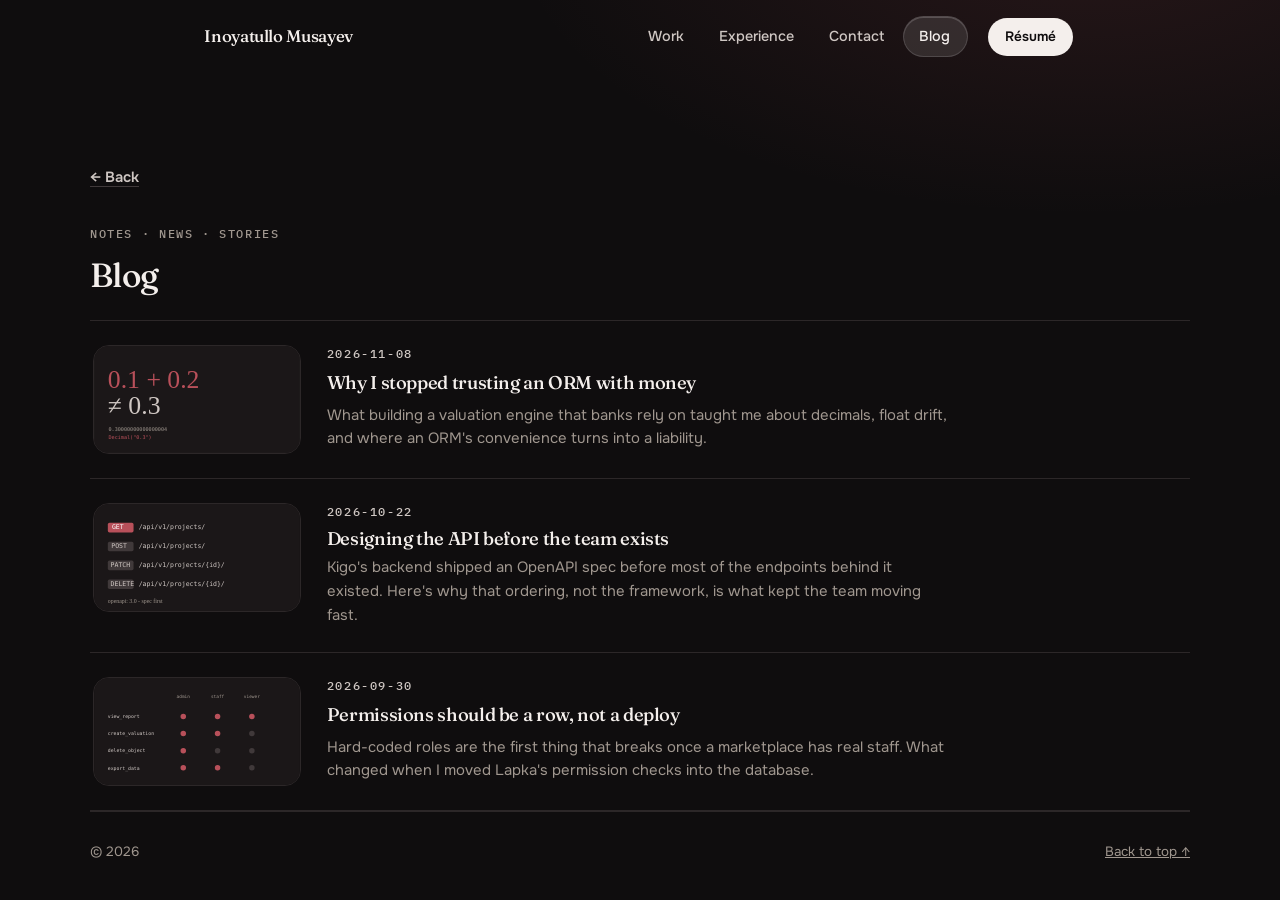
==== commit bf54e131: "fix: drop repeated name and location - photo tag, contact portrait, footer" ====
--- a/blog/index.html
+++ b/blog/index.html
@@ -74,8 +74,8 @@
 </main>
 
 <footer class="wrap footer">
-  <span>Inoyatullo Musayev</span>
-  <span>Backend engineer · Tashkent</span>
+  <span>© 2026</span>
+  <a href="#">Back to top ↑</a>
 </footer>
 <script src="../scripts/main.js?v=8" defer></script>
 </body>
--- a/styles/main.css
+++ b/styles/main.css
@@ -253,13 +253,6 @@
     linear-gradient(160deg, rgb(120 40 52 / 22%), transparent 70%);
   mix-blend-mode: normal;
 }
-.hero__tag {
-  position: absolute; left: 1rem; bottom: 1rem; z-index: 2;
-  padding: 0.4rem 0.8rem; border-radius: var(--r-chip);
-  background: color-mix(in srgb, var(--paper) 70%, transparent);
-  -webkit-backdrop-filter: blur(10px); backdrop-filter: blur(10px);
-  font-family: var(--mono); font-size: 0.74rem; font-weight: 500; letter-spacing: 0.08em; color: var(--ink);
-}
 
 /* --- proof ------------------------------------------------------------- */
 
@@ -416,7 +409,6 @@
 .contact__title { font-family: var(--display); font-size: clamp(2.3rem, 6.5vw, 4.4rem); font-weight: 500; font-style: italic; line-height: 1; letter-spacing: -0.01em; }
 .contact__grid { display: grid; grid-template-columns: 1fr 1.1fr; gap: clamp(2rem, 6vw, 4rem); align-items: start; margin-top: clamp(2rem, 5vw, 3.2rem); }
 .contact__intro { display: flex; flex-direction: column; align-items: flex-start; gap: 1.6rem; }
-.contact__portrait { width: 220px; height: 220px; object-fit: cover; border: 1px solid var(--line); border-radius: var(--r); filter: saturate(0.72) contrast(1.03); }
 .contact__note { max-width: 38ch; color: var(--ink-2); }
 
 .links { border-top: 1px solid var(--line-strong); }
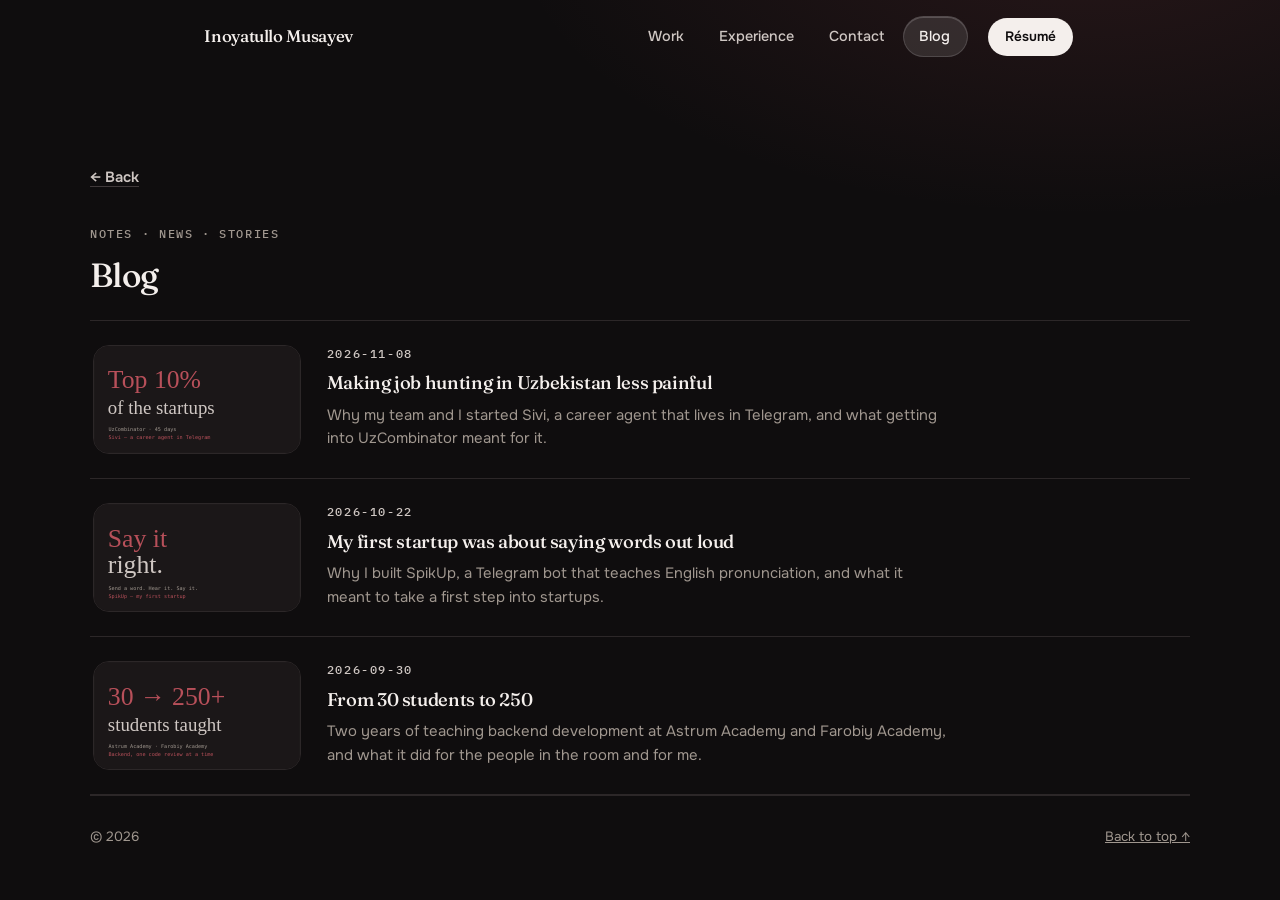
==== commit 3a599482: "feat(blog): rewrite posts as life highlights (Sivi, SpikUp, teaching); drop German and French from l" ====
--- a/blog/index.html
+++ b/blog/index.html
@@ -6,7 +6,7 @@
 <meta name="color-scheme" content="light dark">
 
 <title>Blog — Inoyatullo Musayev</title>
-<meta name="description" content="Notes on backend engineering from Inoyatullo Musayev - valuation engines, API design, permissions, and what actually breaks in production.">
+<meta name="description" content="Stories from Inoyatullo Musayev - building startups in Tashkent, teaching what I know, and the moments that shaped the work.">
 <link rel="canonical" href="https://inmufa.com/blog/">
 
 <link rel="icon" href="../assets/favicon.svg" type="image/svg+xml">
@@ -46,27 +46,27 @@
 
     <ul class="postlist">
       <li>
-        <a class="postlist__item" href="orms-and-money/">
-          <img class="postlist__cover" src="../assets/blog/orms-and-money.svg" alt="" width="1200" height="630" loading="lazy">
+        <a class="postlist__item" href="sivi-and-uzcombinator/">
+          <img class="postlist__cover" src="../assets/blog/sivi-and-uzcombinator.svg" alt="" width="1200" height="630" loading="lazy">
           <span class="label postlist__date">2026-11-08</span>
-          <h3 class="postlist__title">Why I stopped trusting an ORM with money</h3>
-          <p class="postlist__excerpt">What building a valuation engine that banks rely on taught me about decimals, float drift, and where an ORM's convenience turns into a liability.</p>
+          <h3 class="postlist__title">Making job hunting in Uzbekistan less painful</h3>
+          <p class="postlist__excerpt">Why my team and I started Sivi, a career agent that lives in Telegram, and what getting into UzCombinator meant for it.</p>
         </a>
       </li>
       <li>
-        <a class="postlist__item" href="api-before-the-team/">
-          <img class="postlist__cover" src="../assets/blog/api-before-the-team.svg" alt="" width="1200" height="630" loading="lazy">
+        <a class="postlist__item" href="spikup/">
+          <img class="postlist__cover" src="../assets/blog/spikup.svg" alt="" width="1200" height="630" loading="lazy">
           <span class="label postlist__date">2026-10-22</span>
-          <h3 class="postlist__title">Designing the API before the team exists</h3>
-          <p class="postlist__excerpt">Kigo's backend shipped an OpenAPI spec before most of the endpoints behind it existed. Here's why that ordering, not the framework, is what kept the team moving fast.</p>
+          <h3 class="postlist__title">My first startup was about saying words out loud</h3>
+          <p class="postlist__excerpt">Why I built SpikUp, a Telegram bot that teaches English pronunciation, and what it meant to take a first step into startups.</p>
         </a>
       </li>
       <li>
-        <a class="postlist__item" href="permissions-as-data/">
-          <img class="postlist__cover" src="../assets/blog/permissions-as-data.svg" alt="" width="1200" height="630" loading="lazy">
+        <a class="postlist__item" href="teaching-250-students/">
+          <img class="postlist__cover" src="../assets/blog/teaching-250-students.svg" alt="" width="1200" height="630" loading="lazy">
           <span class="label postlist__date">2026-09-30</span>
-          <h3 class="postlist__title">Permissions should be a row, not a deploy</h3>
-          <p class="postlist__excerpt">Hard-coded roles are the first thing that breaks once a marketplace has real staff. What changed when I moved Lapka's permission checks into the database.</p>
+          <h3 class="postlist__title">From 30 students to 250</h3>
+          <p class="postlist__excerpt">Two years of teaching backend development at Astrum Academy and Farobiy Academy, and what it did for the people in the room and for me.</p>
         </a>
       </li>
     </ul>
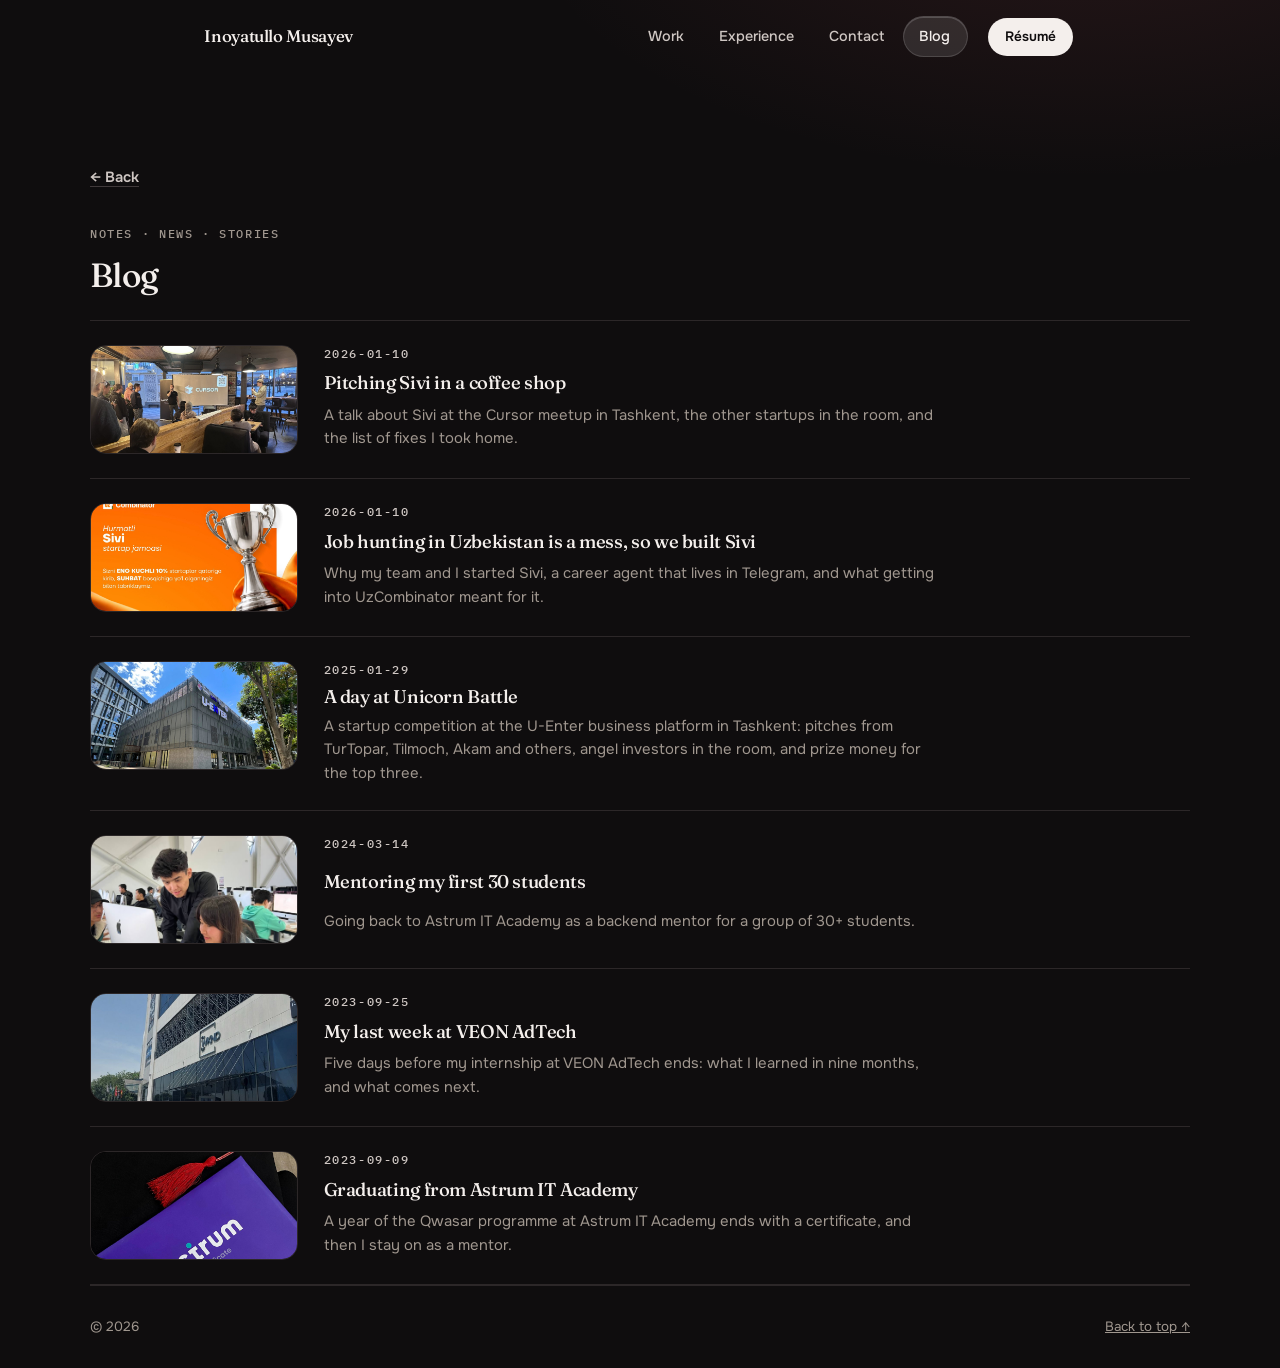
==== commit 2b03b474: "feat(blog): six posts with photos, two latest on home, plain rewrite, contact photo layout, page cro" ====
--- a/blog/index.html
+++ b/blog/index.html
@@ -15,7 +15,7 @@
 <link rel="preconnect" href="https://fonts.googleapis.com">
 <link rel="preconnect" href="https://fonts.gstatic.com" crossorigin>
 <link rel="stylesheet" href="https://fonts.googleapis.com/css2?family=Fraunces:ital,opsz,wght@0,9..144,400;0,9..144,500;0,9..144,600;1,9..144,400;1,9..144,500&family=Onest:wght@400;500;600;700&family=IBM+Plex+Mono:wght@400;500&display=swap">
-<link rel="stylesheet" href="../styles/main.css?v=8">
+<link rel="stylesheet" href="../styles/main.css?v=13">
 </head>
 
 <body>
@@ -46,27 +46,51 @@
 
     <ul class="postlist">
       <li>
+        <a class="postlist__item" href="cursor-meetup-tashkent/">
+          <img class="postlist__cover" src="../assets/blog/cursor-meetup.jpg" alt="Speaker presenting in front of a Cursor slide at the Tashkent meetup" width="1600" height="1200" loading="lazy">
+          <span class="label postlist__date">2026-01-10</span>
+          <h3 class="postlist__title">Pitching Sivi in a coffee shop</h3>
+          <p class="postlist__excerpt">A talk about Sivi at the Cursor meetup in Tashkent, the other startups in the room, and the list of fixes I took home.</p>
+        </a>
+      </li>
+      <li>
         <a class="postlist__item" href="sivi-and-uzcombinator/">
-          <img class="postlist__cover" src="../assets/blog/sivi-and-uzcombinator.svg" alt="" width="1200" height="630" loading="lazy">
-          <span class="label postlist__date">2026-11-08</span>
-          <h3 class="postlist__title">Making job hunting in Uzbekistan less painful</h3>
+          <img class="postlist__cover" src="../assets/blog/sivi-and-uzcombinator.jpg" alt="UzCombinator congratulates the Sivi team on reaching the top 10% of startups" width="1600" height="1117" loading="lazy">
+          <span class="label postlist__date">2026-01-10</span>
+          <h3 class="postlist__title">Job hunting in Uzbekistan is a mess, so we built Sivi</h3>
           <p class="postlist__excerpt">Why my team and I started Sivi, a career agent that lives in Telegram, and what getting into UzCombinator meant for it.</p>
         </a>
       </li>
       <li>
-        <a class="postlist__item" href="spikup/">
-          <img class="postlist__cover" src="../assets/blog/spikup.svg" alt="" width="1200" height="630" loading="lazy">
-          <span class="label postlist__date">2026-10-22</span>
-          <h3 class="postlist__title">My first startup was about saying words out loud</h3>
-          <p class="postlist__excerpt">Why I built SpikUp, a Telegram bot that teaches English pronunciation, and what it meant to take a first step into startups.</p>
+        <a class="postlist__item" href="unicorn-battle/">
+          <img class="postlist__cover" src="../assets/blog/unicorn-battle.jpg" alt="The U-Enter business platform building in Tashkent" width="1600" height="1200" loading="lazy">
+          <span class="label postlist__date">2025-01-29</span>
+          <h3 class="postlist__title">A day at Unicorn Battle</h3>
+          <p class="postlist__excerpt">A startup competition at the U-Enter business platform in Tashkent: pitches from TurTopar, Tilmoch, Akam and others, angel investors in the room, and prize money for the top three.</p>
         </a>
       </li>
       <li>
-        <a class="postlist__item" href="teaching-250-students/">
-          <img class="postlist__cover" src="../assets/blog/teaching-250-students.svg" alt="" width="1200" height="630" loading="lazy">
-          <span class="label postlist__date">2026-09-30</span>
-          <h3 class="postlist__title">From 30 students to 250</h3>
-          <p class="postlist__excerpt">Two years of teaching backend development at Astrum Academy and Farobiy Academy, and what it did for the people in the room and for me.</p>
+        <a class="postlist__item" href="mentoring-at-astrum/">
+          <img class="postlist__cover" src="../assets/blog/mentoring-at-astrum.jpg" alt="Inoyatullo helping a student at a computer in the Astrum IT Academy lab" width="960" height="1280" loading="lazy">
+          <span class="label postlist__date">2024-03-14</span>
+          <h3 class="postlist__title">Mentoring my first 30 students</h3>
+          <p class="postlist__excerpt">Going back to Astrum IT Academy as a backend mentor for a group of 30+ students.</p>
+        </a>
+      </li>
+      <li>
+        <a class="postlist__item" href="veon-adtech-internship/">
+          <img class="postlist__cover" src="../assets/blog/veon-office.jpg" alt="The building in Tashkent that houses the VEON AdTech office" width="1600" height="1200" loading="lazy">
+          <span class="label postlist__date">2023-09-25</span>
+          <h3 class="postlist__title">My last week at VEON AdTech</h3>
+          <p class="postlist__excerpt">Five days before my internship at VEON AdTech ends: what I learned in nine months, and what comes next.</p>
+        </a>
+      </li>
+      <li>
+        <a class="postlist__item" href="astrum-graduation/">
+          <img class="postlist__cover" src="../assets/blog/astrum-certificate.jpg" alt="Purple Astrum Certificate folder with a red graduation tassel" width="1600" height="1200" loading="lazy">
+          <span class="label postlist__date">2023-09-09</span>
+          <h3 class="postlist__title">Graduating from Astrum IT Academy</h3>
+          <p class="postlist__excerpt">A year of the Qwasar programme at Astrum IT Academy ends with a certificate, and then I stay on as a mentor.</p>
         </a>
       </li>
     </ul>
--- a/styles/main.css
+++ b/styles/main.css
@@ -43,6 +43,9 @@
 }
 
 *, *::before, *::after { box-sizing: border-box; margin: 0; }
+@view-transition { navigation: auto; }
+::view-transition-group(root) { animation-duration: 0.16s; }
+::view-transition-old(root), ::view-transition-new(root) { animation-duration: 0.16s; animation-timing-function: ease-out; }
 html { scroll-behavior: smooth; scroll-padding-top: 6rem; -webkit-text-size-adjust: 100%; overflow-x: clip; }
 
 body {
@@ -178,6 +181,7 @@
 .nav.is-open .nav__toggle span:last-child { transform: translate(-50%, 0) rotate(-45deg); }
 
 @media (max-width: 720px) {
+  .nav { padding-inline: calc(var(--gutter) + 0.6rem); }
   .nav__bar { height: 3.7rem; margin-top: 0.75rem; padding: 0 0.45rem 0 1.3rem; }
   .nav__toggle { display: block; }
   .nav__cta, .nav__pill, .nav__hover { display: none; }
@@ -356,9 +360,9 @@
 .postlist { border-top: 1px solid var(--line); }
 .postlist__item {
   display: grid; grid-template-columns: 13rem 1fr; column-gap: 1.6rem; align-items: start;
-  padding: 1.5rem 0.2rem; border-bottom: 1px solid var(--line); text-decoration: none;
-}
-.postlist__cover { grid-column: 1; grid-row: 1 / span 3; align-self: start; width: 100%; height: auto; aspect-ratio: 1200 / 630; object-fit: cover; border: 1px solid var(--line); border-radius: var(--r); }
+  padding: 1.5rem 0; border-bottom: 1px solid var(--line); text-decoration: none;
+}
+.postlist__cover { grid-column: 1; grid-row: 1 / span 3; align-self: start; width: 100%; height: auto; aspect-ratio: 1200 / 630; object-fit: cover; object-position: center 40%; border: 1px solid var(--line); border-radius: var(--r); }
 .postlist__date { grid-column: 2; grid-row: 1; color: var(--ink-2); }
 .postlist__title { grid-column: 2; grid-row: 2; margin-top: 0.35rem; font-family: var(--display); font-size: 1.15rem; font-weight: 500; letter-spacing: -0.02em; line-height: 1.25; transition: color 0.25s; }
 .postlist__excerpt { grid-column: 2; grid-row: 3; max-width: 62ch; margin-top: 0.4rem; font-size: 0.93rem; color: var(--muted); }
@@ -407,9 +411,11 @@
 
 .contact { padding-bottom: clamp(3.5rem, 8vw, 6rem); }
 .contact__title { font-family: var(--display); font-size: clamp(2.3rem, 6.5vw, 4.4rem); font-weight: 500; font-style: italic; line-height: 1; letter-spacing: -0.01em; }
-.contact__grid { display: grid; grid-template-columns: 1fr 1.1fr; gap: clamp(2rem, 6vw, 4rem); align-items: start; margin-top: clamp(2rem, 5vw, 3.2rem); }
+.contact__grid { display: grid; grid-template-columns: minmax(0, 300px) 1fr; gap: clamp(2rem, 6vw, 4rem); align-items: stretch; margin-top: clamp(2rem, 5vw, 3.2rem); }
 .contact__intro { display: flex; flex-direction: column; align-items: flex-start; gap: 1.6rem; }
+.contact__side { display: flex; flex-direction: column; gap: 1.2rem; }
 .contact__note { max-width: 38ch; color: var(--ink-2); }
+.contact__photo { display: block; width: 100%; height: 100%; min-height: 20rem; object-fit: cover; object-position: center 30%; border: 1px solid var(--line); border-radius: var(--r); }
 
 .links { border-top: 1px solid var(--line-strong); }
 .links a {
@@ -434,12 +440,18 @@
 .post { max-width: 760px; }
 .post__title { margin-top: 0.8rem; font-family: var(--display); font-size: clamp(1.7rem, 4vw, 2.6rem); font-weight: 500; letter-spacing: -0.02em; line-height: 1.12; }
 .post__head { margin-bottom: 2rem; }
+.post__logo { width: 56px; height: 56px; margin-bottom: 1.2rem; border-radius: 12px; object-fit: cover; }
 .post__body { font-size: 1.04rem; line-height: 1.75; color: var(--ink-2); }
 .post__body p + p { margin-top: 1.1rem; }
 .post__body h2 { margin: 2.2rem 0 0.7rem; font-family: var(--display); font-size: 1.2rem; font-weight: 500; letter-spacing: -0.02em; color: var(--ink); }
 .post__body code { padding: 0.12em 0.4em; border-radius: 6px; background: var(--panel-2); font-size: 0.88em; color: var(--ink); }
 .post__back { margin-top: 2.5rem; }
 .post__back--top { margin: 0 0 1.4rem; }
+.post__body ul { margin: 0.9rem 0 0.4rem 1.1rem; list-style: disc; }
+.post__body ul + p { margin-top: 1.1rem; }
+.post__body li + li { margin-top: 0.45rem; }
+.post__body li::marker { color: var(--muted); }
+.post__figure { display: block; width: min(100%, 340px); height: auto; margin: 2rem auto; border: 1px solid var(--line); border-radius: var(--r); }
 .post__cover { width: 100%; height: auto; margin-bottom: 2rem; border: 1px solid var(--line); border-radius: var(--r); }
 
 /* --- responsive -------------------------------------------------------- */
@@ -450,6 +462,8 @@
   .proof { grid-template-columns: 1fr; }
   .how { grid-template-columns: 1fr; gap: 1.4rem; }
   .contact__grid { grid-template-columns: 1fr; }
+  .contact__photo { height: auto; min-height: 0; aspect-ratio: 1 / 1; }
+  .post__figure { width: 100%; }
   .exp__side { grid-template-columns: 1fr; gap: 2.2rem; }
   .postlist__item { grid-template-columns: 1fr; row-gap: 0.4rem; }
   .postlist__cover, .postlist__date, .postlist__title, .postlist__excerpt { grid-column: 1; grid-row: auto; }
